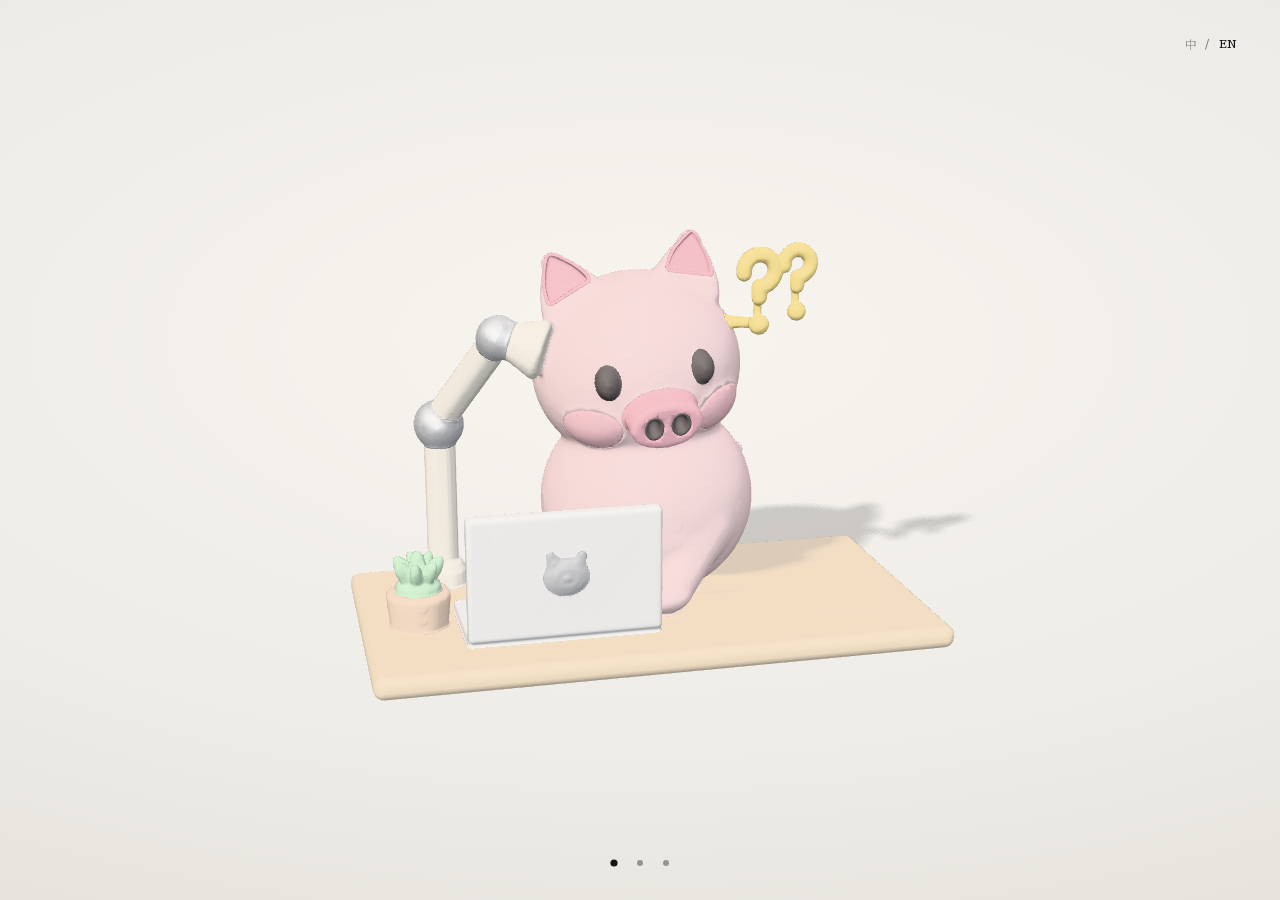
==== ar/index.html @ cd8a1e75 "add sky/ar/coop pages; jelly: gravity sensor (jelly-gift-site@0d04b55, v02-extras)" ====
<!doctype html>
<html lang="en">
<head>
<meta charset="utf-8" />
<meta name="viewport" content="width=device-width, initial-scale=1, viewport-fit=cover, maximum-scale=1, user-scalable=no" />
<meta name="theme-color" content="#eeece8" />
<meta name="format-detection" content="telephone=no" />
<meta name="gift-stage" content="ar" />
<meta name="gift-title" content="ar.meta.title" />
<title>On your table</title>
<link rel="icon" href="data:image/svg+xml,%3Csvg xmlns='http://www.w3.org/2000/svg' viewBox='0 0 32 32'%3E%3Ccircle cx='16' cy='16' r='11' fill='%23111'/%3E%3C/svg%3E" />
  <script type="module" crossorigin src="../assets/ar-znah3STK.js"></script>
  <link rel="modulepreload" crossorigin href="../assets/transition-CJEgHYP4.js">
  <link rel="modulepreload" crossorigin href="../assets/three.module-CulmV9-i.js">
  <link rel="modulepreload" crossorigin href="../assets/meshopt_decoder.module-DjgFxbng.js">
  <link rel="modulepreload" crossorigin href="../assets/chrome-PZeFgide.js">
  <link rel="modulepreload" crossorigin href="../assets/ar-BdIIF_fL.js">
  <link rel="modulepreload" crossorigin href="../assets/preload-helper-CRzLMJPS.js">
  <link rel="stylesheet" crossorigin href="../assets/chrome-BS1h43F_.css">
  <link rel="stylesheet" crossorigin href="../assets/ar-BT9aO_Ee.css">
</head>
<body>
<main id="ar" aria-live="off"></main>
</body>
</html>
---- assets/chrome-BS1h43F_.css ----
@font-face{font-family:Source Serif;src:url(./SourceSerif4-sub-D5Wb3ic4.woff2)format("woff2");font-weight:200 900;font-style:normal;font-display:swap}@font-face{font-family:Source Serif;src:url(./SourceSerif4-Italic-sub-CfRXuZZD.woff2)format("woff2");font-weight:200 900;font-style:italic;font-display:swap}@font-face{font-family:Noto Serif SC Sub;src:url(./NotoSerifSC-sub-DoQ7dVGp.woff2)format("woff2");font-weight:200 900;font-display:swap}@font-face{font-family:Playfair;src:url(./PlayfairDisplay-sub-D0XLzZ42.woff2)format("woff2");font-weight:400 900;font-style:normal;font-display:swap}@font-face{font-family:Playfair;src:url(./PlayfairDisplay-Italic-sub-CRZiZZMe.woff2)format("woff2");font-weight:400 900;font-style:italic;font-display:swap}:root{--ink:#141414;--ink-2:#141414a3;--ink-3:#14141466;--hair:#14141433;--paper:#eeece8;--serif:"Source Serif", "Noto Serif SC Sub", "Songti SC", "STSong", "Noto Serif CJK SC", Georgia, serif;--display:"Playfair", "Noto Serif SC Sub", "Songti SC", serif;--pad:clamp(18px, 3.2vw, 44px);--ease:cubic-bezier(.22,.7,.18,1);--sat:env(safe-area-inset-top,0px);--sab:env(safe-area-inset-bottom,0px);--sal:env(safe-area-inset-left,0px);--sar:env(safe-area-inset-right,0px);--cream:#fff4e4;--pink:#f9c6cf;--pink-2:#ee8fa6;--rose:#f08aa4;--soft-black:#2e2a2b;--cover:#9cc8ee;--butter:#ffd45c;--leaf:#8fcb9b;--lavender:#e4dcf5}[data-theme=dark]{--ink:#f2efe9;--ink-2:#f2efe9a8;--ink-3:#f2efe966;--hair:#f2efe938;--paper:#0b0b0c}*{box-sizing:border-box}html,body{background:var(--paper);height:100%;color:var(--ink);font-family:var(--serif);-webkit-font-smoothing:antialiased;overscroll-behavior:none;touch-action:none;-webkit-user-select:none;user-select:none;-webkit-tap-highlight-color:transparent;margin:0;overflow:hidden}html[lang=zh-CN]{letter-spacing:.02em}button{font:inherit;color:inherit;cursor:pointer;background:0 0;border:0;padding:0}.gift-chrome{z-index:50;top:calc(var(--pad) * .7 + var(--sat));right:calc(var(--pad) + var(--sar));letter-spacing:.14em;text-transform:uppercase;color:var(--ink-2);align-items:center;gap:12px;font-size:12px;display:flex;position:fixed}.gift-chrome button{transition:color .3s var(--ease);padding:6px 2px}.gift-chrome button:hover,.gift-chrome [aria-pressed=true]{color:var(--ink)}.gc-lang{align-items:center;gap:6px;display:flex}.gc-lang [aria-pressed=false]{color:var(--ink-3)}.gc-sep{background:var(--hair);width:1px;height:12px}.gift-card{z-index:40;text-align:center;padding:var(--pad);background:color-mix(in srgb, var(--paper) 72%, transparent);-webkit-backdrop-filter:blur(6px);transition:opacity .6s var(--ease);flex-direction:column;justify-content:center;align-items:center;gap:14px;display:flex;position:fixed;top:0;bottom:0;left:0;right:0}.gift-card.out{opacity:0;pointer-events:none}.gk-kicker{letter-spacing:.22em;text-transform:uppercase;color:var(--ink-2);margin:0;font-size:12px}.gk-title{font-family:var(--display);margin:0;font-size:clamp(34px,7vw,72px);font-style:italic;font-weight:400;line-height:1.05}html[lang=zh-CN] .gk-title{font-style:normal;font-family:var(--serif);letter-spacing:.08em;font-weight:500}.gk-sub{color:var(--ink-2);text-wrap:balance;max-width:34em;margin:0;font-size:15px}.gk-go{letter-spacing:.2em;text-transform:uppercase;color:var(--ink-3);animation:gk-pulse 2.4s var(--ease) infinite;margin:18px 0 0;font-size:12px}@keyframes gk-pulse{50%{opacity:.35}}.gift-iris{z-index:100;pointer-events:none;position:fixed;top:0;bottom:0;left:0;right:0}.pixel-host{place-items:center;display:grid;position:fixed;top:0;bottom:0;left:0;right:0;overflow:hidden}.pixel-host canvas{image-rendering:pixelated;image-rendering:crisp-edges;display:block}.touchpad{z-index:30;padding:0 calc(18px + var(--sar)) calc(18px + var(--sab)) calc(18px + var(--sal));pointer-events:none;justify-content:space-between;align-items:flex-end;display:none;position:fixed;bottom:0;left:0;right:0}@media (pointer:coarse){.touchpad{display:flex}}.touchpad .tp-group{pointer-events:auto;gap:14px;display:flex}.touchpad button{color:#fff;-webkit-backdrop-filter:blur(4px);touch-action:none;background:#14141429;border:1px solid #ffffffbf;border-radius:50%;place-items:center;width:68px;height:68px;transition:transform 80ms,background 80ms;display:grid}.touchpad button.on{background:#14141452;transform:scale(.92)}.touchpad button svg{width:26px;height:26px}.touchpad .tp-a{width:80px;height:80px}.touchpad button[hidden]{display:none}
---- assets/ar-BT9aO_Ee.css ----
html,body{background:radial-gradient(120% 80% at 50% 38%,#f8f4ee 0%,#eeece8 58%,#e4e0d9 100%)}body.ar-live{background:0 0}#ar canvas{touch-action:none;cursor:grab;transition:opacity .52s cubic-bezier(.16,1,.3,1);display:block;position:fixed;top:0;bottom:0;left:0;right:0}.ar-ui{left:0;right:0;bottom:calc(26px + var(--sab));pointer-events:none;flex-direction:column;align-items:center;gap:18px;display:flex;position:fixed}.ar-ui>*{pointer-events:auto}.ar-btn{width:60px;height:60px;color:var(--ink);border:1px solid var(--hair);-webkit-backdrop-filter:blur(8px);transition:transform .25s var(--ease);background:#fffbf5b8;border-radius:50%;place-items:center;display:grid;box-shadow:0 6px 24px #3c281e14}.ar-btn:active{transform:scale(.94)}.ar-btn svg{width:26px;height:26px}.ar-btn[hidden]{display:none}.ar-dots{gap:4px;display:flex}.ar-dots button{place-items:center;width:22px;height:22px;display:grid}.ar-dots button:before{content:"";background:var(--ink-3);width:6px;height:6px;transition:background .3s var(--ease), transform .3s var(--ease);border-radius:50%}.ar-dots button[aria-current=true]:before{background:var(--ink);transform:scale(1.2)}.ar-overlay{pointer-events:none;position:fixed;top:0;bottom:0;left:0;right:0}.ar-overlay[hidden]{display:none}.ar-exit{pointer-events:auto;right:calc(20px + var(--sar));top:calc(20px + var(--sat));color:#fff;background:#14141459;border:1px solid #fff9;border-radius:50%;place-items:center;width:44px;height:44px;display:grid;position:absolute}.ar-exit svg{width:18px;height:18px}body.ar-live .ar-btn,body.ar-live .ar-dots,body.ar-live .gift-chrome{visibility:hidden}.ar-btn{position:relative}.ar-btn:after{content:"";border:1px solid var(--ink-3);opacity:0;pointer-events:none;border-radius:50%;position:absolute;top:-1px;bottom:-1px;left:-1px;right:-1px}.ar-btn.ping:after{animation:.7s cubic-bezier(.16,1,.3,1) ar-ping}@keyframes ar-ping{0%{opacity:.9;transform:scale(1)}to{opacity:0;transform:scale(1.55)}}.ar-ui{animation:.9s cubic-bezier(.16,1,.3,1) .3s both ar-in}@keyframes ar-in{0%{opacity:0}}@media (prefers-reduced-motion:reduce){#ar canvas{transition:none}.ar-btn.ping:after,.ar-ui{animation:none}}
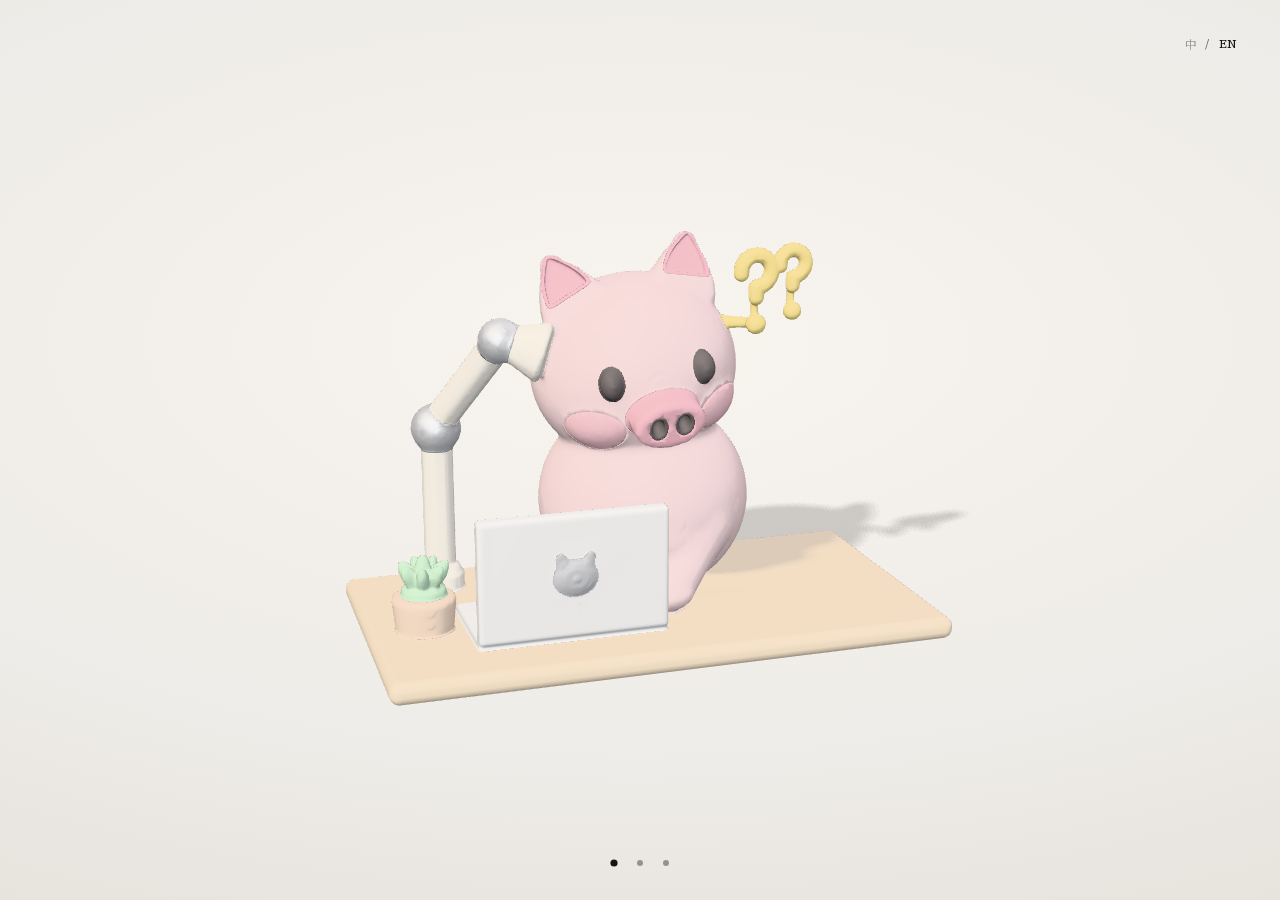
==== commit 8e2b37f6: "Deploy built site (jelly-gift-site@147e03b)" ====
--- a/ar/index.html
+++ b/ar/index.html
@@ -9,15 +9,16 @@
 <meta name="gift-title" content="ar.meta.title" />
 <title>On your table</title>
 <link rel="icon" href="data:image/svg+xml,%3Csvg xmlns='http://www.w3.org/2000/svg' viewBox='0 0 32 32'%3E%3Ccircle cx='16' cy='16' r='11' fill='%23111'/%3E%3C/svg%3E" />
-  <script type="module" crossorigin src="../assets/ar-znah3STK.js"></script>
-  <link rel="modulepreload" crossorigin href="../assets/transition-CJEgHYP4.js">
+  <script type="module" crossorigin src="../assets/ar-JadUNb_u.js"></script>
+  <link rel="modulepreload" crossorigin href="../assets/transition-BwELx22c.js">
   <link rel="modulepreload" crossorigin href="../assets/three.module-CulmV9-i.js">
   <link rel="modulepreload" crossorigin href="../assets/meshopt_decoder.module-DjgFxbng.js">
-  <link rel="modulepreload" crossorigin href="../assets/chrome-PZeFgide.js">
-  <link rel="modulepreload" crossorigin href="../assets/ar-BdIIF_fL.js">
+  <link rel="modulepreload" crossorigin href="../assets/chrome-BgxbDyjP.js">
+  <link rel="modulepreload" crossorigin href="../assets/flow-DsOXTM7T.js">
+  <link rel="modulepreload" crossorigin href="../assets/ar-DIgnhC4a.js">
   <link rel="modulepreload" crossorigin href="../assets/preload-helper-CRzLMJPS.js">
   <link rel="stylesheet" crossorigin href="../assets/chrome-BS1h43F_.css">
-  <link rel="stylesheet" crossorigin href="../assets/ar-BT9aO_Ee.css">
+  <link rel="stylesheet" crossorigin href="../assets/ar-Cc9Oy8He.css">
 </head>
 <body>
 <main id="ar" aria-live="off"></main>
--- a/assets/ar-Cc9Oy8He.css
+++ b/assets/ar-Cc9Oy8He.css
@@ -0,0 +1 @@
+html,body{background:radial-gradient(120% 80% at 50% 38%,#f8f4ee 0%,#eeece8 58%,#e4e0d9 100%)}body.ar-live{background:0 0}#ar canvas{touch-action:none;cursor:grab;transition:opacity .52s cubic-bezier(.16,1,.3,1);display:block;position:fixed;top:0;bottom:0;left:0;right:0}.ar-ui{left:0;right:0;bottom:calc(26px + var(--sab));pointer-events:none;flex-direction:column;align-items:center;gap:18px;display:flex;position:fixed}.ar-ui>*{pointer-events:auto}.ar-btn{width:60px;height:60px;color:var(--ink);border:1px solid var(--hair);-webkit-backdrop-filter:blur(8px);transition:transform .25s var(--ease);background:#fffbf5b8;border-radius:50%;place-items:center;display:grid;box-shadow:0 6px 24px #3c281e14}.ar-btn:active{transform:scale(.94)}.ar-btn svg{width:26px;height:26px}.ar-btn[hidden]{display:none}.ar-dots{gap:4px;display:flex}.ar-dots button{place-items:center;width:22px;height:22px;display:grid}.ar-dots button:before{content:"";background:var(--ink-3);width:6px;height:6px;transition:background .3s var(--ease), transform .3s var(--ease);border-radius:50%}.ar-dots button[aria-current=true]:before{background:var(--ink);transform:scale(1.2)}.ar-overlay{pointer-events:none;position:fixed;top:0;bottom:0;left:0;right:0}.ar-overlay[hidden]{display:none}.ar-exit{pointer-events:auto;right:calc(20px + var(--sar));top:calc(20px + var(--sat));color:#fff;background:#14141459;border:1px solid #fff9;border-radius:50%;place-items:center;width:44px;height:44px;display:grid;position:absolute}.ar-exit svg{width:18px;height:18px}body.ar-live .ar-btn,body.ar-live .ar-dots,body.ar-live .gift-chrome{visibility:hidden}.ar-btn{position:relative}.ar-btn:after{content:"";border:1px solid var(--ink-3);opacity:0;pointer-events:none;border-radius:50%;position:absolute;top:-1px;bottom:-1px;left:-1px;right:-1px}.ar-btn.ping:after{animation:.7s cubic-bezier(.16,1,.3,1) ar-ping}@keyframes ar-ping{0%{opacity:.9;transform:scale(1)}to{opacity:0;transform:scale(1.55)}}.ar-ui{animation:.9s cubic-bezier(.16,1,.3,1) .3s both ar-in}@keyframes ar-in{0%{opacity:0}}@media (prefers-reduced-motion:reduce){#ar canvas{transition:none}.ar-btn.ping:after,.ar-ui{animation:none}}.ar-back{z-index:20;left:calc(var(--pad) + var(--sal) - 10px);top:calc(var(--pad) * .7 + var(--sat) - 6px);width:44px;height:44px;color:var(--ink-2);place-items:center;animation:.9s cubic-bezier(.16,1,.3,1) .5s both ar-in;display:grid;position:fixed}.ar-back svg{width:22px;height:22px}
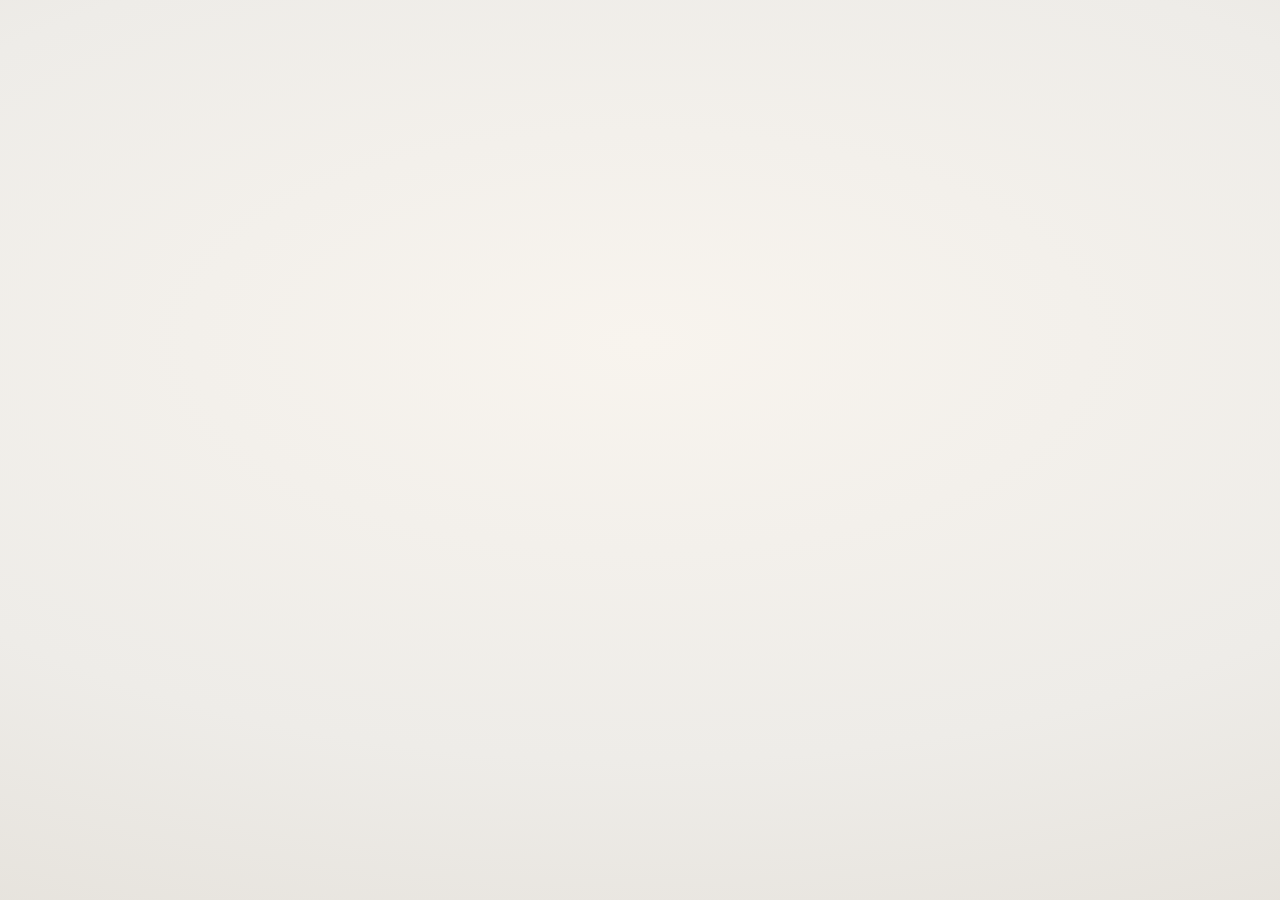
==== commit 5307194a: "Deploy built site (jelly-gift-site@6d7a0de)" ====
--- a/ar/index.html
+++ b/ar/index.html
@@ -9,15 +9,16 @@
 <meta name="gift-title" content="ar.meta.title" />
 <title>On your table</title>
 <link rel="icon" href="data:image/svg+xml,%3Csvg xmlns='http://www.w3.org/2000/svg' viewBox='0 0 32 32'%3E%3Ccircle cx='16' cy='16' r='11' fill='%23111'/%3E%3C/svg%3E" />
-  <script type="module" crossorigin src="../assets/ar-JadUNb_u.js"></script>
-  <link rel="modulepreload" crossorigin href="../assets/transition-BwELx22c.js">
+  <script type="module" crossorigin src="../assets/ar-BbyGYVKk.js"></script>
+  <link rel="modulepreload" crossorigin href="../assets/modulepreload-polyfill-P2Xu9kJm.js">
   <link rel="modulepreload" crossorigin href="../assets/three.module-CulmV9-i.js">
   <link rel="modulepreload" crossorigin href="../assets/meshopt_decoder.module-DjgFxbng.js">
-  <link rel="modulepreload" crossorigin href="../assets/chrome-BgxbDyjP.js">
-  <link rel="modulepreload" crossorigin href="../assets/flow-DsOXTM7T.js">
-  <link rel="modulepreload" crossorigin href="../assets/ar-DIgnhC4a.js">
+  <link rel="modulepreload" crossorigin href="../assets/chrome-DRulWcCb.js">
+  <link rel="modulepreload" crossorigin href="../assets/transition-9FRqa5-2.js">
+  <link rel="modulepreload" crossorigin href="../assets/flow-DhZt6dFV.js">
+  <link rel="modulepreload" crossorigin href="../assets/ar-IdTo3SKF.js">
   <link rel="modulepreload" crossorigin href="../assets/preload-helper-CRzLMJPS.js">
-  <link rel="stylesheet" crossorigin href="../assets/chrome-BS1h43F_.css">
+  <link rel="stylesheet" crossorigin href="../assets/chrome-DMWB2t-G.css">
   <link rel="stylesheet" crossorigin href="../assets/ar-Cc9Oy8He.css">
 </head>
 <body>
--- a/assets/chrome-DMWB2t-G.css
+++ b/assets/chrome-DMWB2t-G.css
@@ -0,0 +1 @@
+@font-face{font-family:Source Serif;src:url(./SourceSerif4-sub-D5Wb3ic4.woff2)format("woff2");font-weight:200 900;font-style:normal;font-display:swap}@font-face{font-family:Source Serif;src:url(./SourceSerif4-Italic-sub-CfRXuZZD.woff2)format("woff2");font-weight:200 900;font-style:italic;font-display:swap}@font-face{font-family:Noto Serif SC Sub;src:url(./NotoSerifSC-sub-B6z6hsDI.woff2)format("woff2");font-weight:200 900;font-display:swap}@font-face{font-family:Playfair;src:url(./PlayfairDisplay-sub-D0XLzZ42.woff2)format("woff2");font-weight:400 900;font-style:normal;font-display:swap}@font-face{font-family:Playfair;src:url(./PlayfairDisplay-Italic-sub-CRZiZZMe.woff2)format("woff2");font-weight:400 900;font-style:italic;font-display:swap}:root{--ink:#141414;--ink-2:#141414a3;--ink-3:#14141466;--hair:#14141433;--paper:#eeece8;--serif:"Source Serif", "Noto Serif SC Sub", "Songti SC", "STSong", "Noto Serif CJK SC", Georgia, serif;--display:"Playfair", "Noto Serif SC Sub", "Songti SC", serif;--pad:clamp(18px, 3.2vw, 44px);--ease:cubic-bezier(.22,.7,.18,1);--sat:env(safe-area-inset-top,0px);--sab:env(safe-area-inset-bottom,0px);--sal:env(safe-area-inset-left,0px);--sar:env(safe-area-inset-right,0px);--cream:#fff4e4;--pink:#f9c6cf;--pink-2:#ee8fa6;--rose:#f08aa4;--soft-black:#2e2a2b;--cover:#9cc8ee;--butter:#ffd45c;--leaf:#8fcb9b;--lavender:#e4dcf5}[data-theme=dark]{--ink:#f2efe9;--ink-2:#f2efe9a8;--ink-3:#f2efe966;--hair:#f2efe938;--paper:#0b0b0c}*{box-sizing:border-box}html,body{background:var(--paper);height:100%;color:var(--ink);font-family:var(--serif);-webkit-font-smoothing:antialiased;overscroll-behavior:none;touch-action:none;-webkit-user-select:none;user-select:none;-webkit-tap-highlight-color:transparent;margin:0;overflow:hidden}html[lang=zh-CN]{letter-spacing:.02em}button{font:inherit;color:inherit;cursor:pointer;background:0 0;border:0;padding:0}.gift-chrome{z-index:50;top:calc(var(--pad) * .7 + var(--sat));right:calc(var(--pad) + var(--sar));letter-spacing:.14em;text-transform:uppercase;color:var(--ink-2);align-items:center;gap:12px;font-size:12px;display:flex;position:fixed}.gift-chrome button{transition:color .3s var(--ease);padding:6px 2px}.gift-chrome button:hover,.gift-chrome [aria-pressed=true]{color:var(--ink)}.gc-lang{align-items:center;gap:6px;display:flex}.gc-lang [aria-pressed=false]{color:var(--ink-3)}.gc-sep{background:var(--hair);width:1px;height:12px}.gift-card{z-index:40;text-align:center;padding:var(--pad);background:color-mix(in srgb, var(--paper) 72%, transparent);-webkit-backdrop-filter:blur(6px);transition:opacity .6s var(--ease);flex-direction:column;justify-content:center;align-items:center;gap:14px;display:flex;position:fixed;top:0;bottom:0;left:0;right:0}.gift-card.out{opacity:0;pointer-events:none}.gk-kicker{letter-spacing:.22em;text-transform:uppercase;color:var(--ink-2);margin:0;font-size:12px}.gk-title{font-family:var(--display);margin:0;font-size:clamp(34px,7vw,72px);font-style:italic;font-weight:400;line-height:1.05}html[lang=zh-CN] .gk-title{font-style:normal;font-family:var(--serif);letter-spacing:.08em;font-weight:500}.gk-sub{color:var(--ink-2);text-wrap:balance;max-width:34em;margin:0;font-size:15px}.gk-go{letter-spacing:.2em;text-transform:uppercase;color:var(--ink-3);animation:gk-pulse 2.4s var(--ease) infinite;margin:18px 0 0;font-size:12px}@keyframes gk-pulse{50%{opacity:.35}}.gift-iris{z-index:100;pointer-events:none;position:fixed;top:0;bottom:0;left:0;right:0}.pixel-host{place-items:center;display:grid;position:fixed;top:0;bottom:0;left:0;right:0;overflow:hidden}.pixel-host canvas{image-rendering:pixelated;image-rendering:crisp-edges;display:block}.touchpad{z-index:30;padding:0 calc(18px + var(--sar)) calc(18px + var(--sab)) calc(18px + var(--sal));pointer-events:none;justify-content:space-between;align-items:flex-end;display:none;position:fixed;bottom:0;left:0;right:0}@media (pointer:coarse){.touchpad{display:flex}}.touchpad .tp-group{pointer-events:auto;gap:14px;display:flex}.touchpad button{color:#fff;-webkit-backdrop-filter:blur(4px);touch-action:none;background:#14141429;border:1px solid #ffffffbf;border-radius:50%;place-items:center;width:68px;height:68px;transition:transform 80ms,background 80ms;display:grid}.touchpad button.on{background:#14141452;transform:scale(.92)}.touchpad button svg{width:26px;height:26px}.touchpad .tp-a{width:80px;height:80px}.touchpad button[hidden]{display:none}
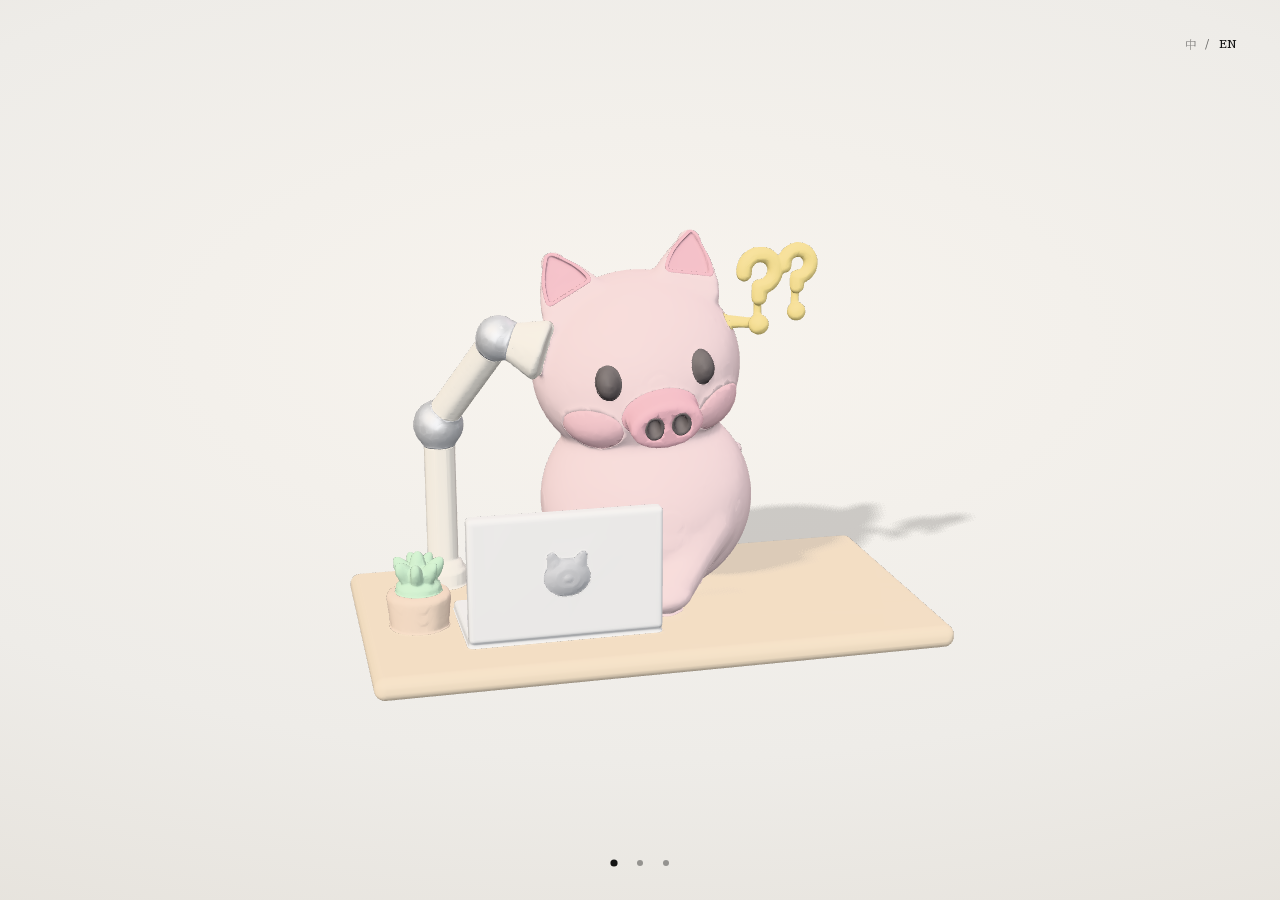
==== commit 514c0b5f: "Deploy built site (jelly-gift-site@4b7c368)" ====
--- a/ar/index.html
+++ b/ar/index.html
@@ -9,19 +9,46 @@
 <meta name="gift-title" content="ar.meta.title" />
 <title>On your table</title>
 <link rel="icon" href="data:image/svg+xml,%3Csvg xmlns='http://www.w3.org/2000/svg' viewBox='0 0 32 32'%3E%3Ccircle cx='16' cy='16' r='11' fill='%23111'/%3E%3C/svg%3E" />
-  <script type="module" crossorigin src="../assets/ar-BbyGYVKk.js"></script>
-  <link rel="modulepreload" crossorigin href="../assets/modulepreload-polyfill-P2Xu9kJm.js">
+  <script type="module" crossorigin src="../assets/ar-DtPXf_NO.js"></script>
+  <link rel="modulepreload" crossorigin href="../assets/curtain-hUX7PcUW.js">
   <link rel="modulepreload" crossorigin href="../assets/three.module-CulmV9-i.js">
   <link rel="modulepreload" crossorigin href="../assets/meshopt_decoder.module-DjgFxbng.js">
   <link rel="modulepreload" crossorigin href="../assets/chrome-DRulWcCb.js">
-  <link rel="modulepreload" crossorigin href="../assets/transition-9FRqa5-2.js">
-  <link rel="modulepreload" crossorigin href="../assets/flow-DhZt6dFV.js">
-  <link rel="modulepreload" crossorigin href="../assets/ar-IdTo3SKF.js">
+  <link rel="modulepreload" crossorigin href="../assets/transition-CMuJ5abx.js">
+  <link rel="modulepreload" crossorigin href="../assets/flow-DBacKOvu.js">
+  <link rel="modulepreload" crossorigin href="../assets/ar-DDYdljXo.js">
   <link rel="modulepreload" crossorigin href="../assets/preload-helper-CRzLMJPS.js">
   <link rel="stylesheet" crossorigin href="../assets/chrome-DMWB2t-G.css">
   <link rel="stylesheet" crossorigin href="../assets/ar-Cc9Oy8He.css">
 </head>
-<body>
+<body><div id="gift-curtain" aria-hidden="true"><style>#gift-curtain{position:fixed;inset:0;z-index:120;display:flex;flex-direction:column;align-items:center;justify-content:center;gap:14px;background:var(--gcc-bg,#eeece8);color:var(--gcc-ink,#141414);font:13px/1.4 'Source Serif','Noto Serif SC Sub','Songti SC','STSong',Georgia,serif;letter-spacing:.14em;opacity:1;transition:opacity .42s cubic-bezier(.65,0,.35,1);-webkit-user-select:none;user-select:none;touch-action:none}#gift-curtain.gcc-out{opacity:0;pointer-events:none}#gift-curtain.gcc-gone{display:none}#gift-curtain .gcc-stage{position:relative;width:64px;height:66px}#gift-curtain .gcc-pig{position:absolute;left:0;bottom:8px;image-rendering:pixelated;transform-origin:50% 100%;animation:gcc-hop .84s steps(1,end) infinite}#gift-curtain .gcc-sh{position:absolute;left:14px;bottom:2px;width:36px;height:5px;background:currentColor;opacity:.16;animation:gcc-sh .84s steps(1,end) infinite}@keyframes gcc-hop{0%{transform:translateY(0) scale(1.14,.86)}12%{transform:translateY(-6px) scale(.94,1.08)}24%{transform:translateY(-12px) scale(.96,1.05)}36%{transform:translateY(-15px) scale(1,1)}50%{transform:translateY(-15px) scale(1,1)}62%{transform:translateY(-12px)}74%{transform:translateY(-6px) scale(.97,1.04)}88%{transform:translateY(0) scale(1.1,.9)}100%{transform:translateY(0) scale(1.14,.86)}}@keyframes gcc-sh{0%,88%,100%{transform:scaleX(1)}12%,74%{transform:scaleX(.8)}24%,62%{transform:scaleX(.66)}36%,50%{transform:scaleX(.58)}}#gift-curtain .gcc-to{margin:0;opacity:.78;text-transform:lowercase}#gift-curtain .gcc-dots i{display:inline-block;width:4px;height:4px;margin:0 3px;background:currentColor;opacity:.25;animation:gcc-dot 1.2s steps(1,end) infinite}#gift-curtain .gcc-dots i:nth-child(2){animation-delay:.2s}#gift-curtain .gcc-dots i:nth-child(3){animation-delay:.4s}@keyframes gcc-dot{0%,40%{opacity:.85}41%,100%{opacity:.22}}#gift-curtain .gcc-bar{width:120px;height:4px;box-shadow:0 0 0 1px currentColor;opacity:0;transition:opacity .3s}#gift-curtain.gcc-prog .gcc-bar{opacity:.7}#gift-curtain .gcc-bar i{display:block;height:100%;width:0;background:currentColor;transition:width .25s steps(4,end)}#gift-curtain .gcc-msg{display:none;margin:4px 0 0;text-align:center;max-width:80vw;line-height:1.7}#gift-curtain .gcc-acts{display:none;gap:18px}#gift-curtain .gcc-acts a{color:inherit;text-decoration:none;border-bottom:1px solid currentColor;padding:6px 2px;cursor:pointer}#gift-curtain.gcc-slow .gcc-msg,#gift-curtain.gcc-fail .gcc-msg{display:block}#gift-curtain.gcc-slow .gcc-acts,#gift-curtain.gcc-fail .gcc-acts{display:flex}#gift-curtain.gcc-fail .gcc-pig{animation:none;transform:rotate(-8deg)}#gift-curtain.gcc-fail .gcc-sh,#gift-curtain.gcc-fail .gcc-dots,#gift-curtain.gcc-fail .gcc-bar{display:none}#gift-curtain.gcc-solid .gcc-stage,#gift-curtain.gcc-solid .gcc-to,#gift-curtain.gcc-solid .gcc-dots,#gift-curtain.gcc-solid .gcc-bar{opacity:0}@media (prefers-reduced-motion:reduce){#gift-curtain,#gift-curtain *{animation:none!important;transition:none!important}}</style><div class="gcc-stage"><svg class="gcc-pig" viewBox="0 0 16 13" width="64" height="52" shape-rendering="crispEdges" aria-hidden="true"><rect x="2" y="0" width="1" height="1" fill="#2E2A2B"/><rect x="3" y="0" width="1" height="1" fill="#2E2A2B"/><rect x="12" y="0" width="1" height="1" fill="#2E2A2B"/><rect x="13" y="0" width="1" height="1" fill="#2E2A2B"/><rect x="1" y="1" width="1" height="1" fill="#2E2A2B"/><rect x="2" y="1" width="1" height="1" fill="#F9C6CF"/><rect x="3" y="1" width="1" height="1" fill="#F9C6CF"/><rect x="4" y="1" width="1" height="1" fill="#2E2A2B"/><rect x="11" y="1" width="1" height="1" fill="#2E2A2B"/><rect x="12" y="1" width="1" height="1" fill="#F9C6CF"/><rect x="13" y="1" width="1" height="1" fill="#F9C6CF"/><rect x="14" y="1" width="1" height="1" fill="#2E2A2B"/><rect x="1" y="2" width="1" height="1" fill="#2E2A2B"/><rect x="2" y="2" width="1" height="1" fill="#F9C6CF"/><rect x="3" y="2" width="1" height="1" fill="#F9C6CF"/><rect x="4" y="2" width="1" height="1" fill="#F9C6CF"/><rect x="5" y="2" width="1" height="1" fill="#2E2A2B"/><rect x="6" y="2" width="1" height="1" fill="#2E2A2B"/><rect x="7" y="2" width="1" height="1" fill="#2E2A2B"/><rect x="8" y="2" width="1" height="1" fill="#2E2A2B"/><rect x="9" y="2" width="1" height="1" fill="#2E2A2B"/><rect x="10" y="2" width="1" height="1" fill="#2E2A2B"/><rect x="11" y="2" width="1" height="1" fill="#F9C6CF"/><rect x="12" y="2" width="1" height="1" fill="#F9C6CF"/><rect x="13" y="2" width="1" height="1" fill="#F9C6CF"/><rect x="14" y="2" width="1" height="1" fill="#2E2A2B"/><rect x="0" y="3" width="1" height="1" fill="#2E2A2B"/><rect x="1" y="3" width="1" height="1" fill="#F9C6CF"/><rect x="2" y="3" width="1" height="1" fill="#FFFFFF"/><rect x="3" y="3" width="1" height="1" fill="#F9C6CF"/><rect x="4" y="3" width="1" height="1" fill="#F9C6CF"/><rect x="5" y="3" width="1" height="1" fill="#F9C6CF"/><rect x="6" y="3" width="1" height="1" fill="#F9C6CF"/><rect x="7" y="3" width="1" height="1" fill="#F9C6CF"/><rect x="8" y="3" width="1" height="1" fill="#F9C6CF"/><rect x="9" y="3" width="1" height="1" fill="#F9C6CF"/><rect x="10" y="3" width="1" height="1" fill="#F9C6CF"/><rect x="11" y="3" width="1" height="1" fill="#F9C6CF"/><rect x="12" y="3" width="1" height="1" fill="#F9C6CF"/><rect x="13" y="3" width="1" height="1" fill="#F9C6CF"/><rect x="14" y="3" width="1" height="1" fill="#F9C6CF"/><rect x="15" y="3" width="1" height="1" fill="#2E2A2B"/><rect x="0" y="4" width="1" height="1" fill="#2E2A2B"/><rect x="1" y="4" width="1" height="1" fill="#F9C6CF"/><rect x="2" y="4" width="1" height="1" fill="#F9C6CF"/><rect x="3" y="4" width="1" height="1" fill="#F9C6CF"/><rect x="4" y="4" width="1" height="1" fill="#F9C6CF"/><rect x="5" y="4" width="1" height="1" fill="#F9C6CF"/><rect x="6" y="4" width="1" height="1" fill="#F9C6CF"/><rect x="7" y="4" width="1" height="1" fill="#F9C6CF"/><rect x="8" y="4" width="1" height="1" fill="#F9C6CF"/><rect x="9" y="4" width="1" height="1" fill="#F9C6CF"/><rect x="10" y="4" width="1" height="1" fill="#F9C6CF"/><rect x="11" y="4" width="1" height="1" fill="#F9C6CF"/><rect x="12" y="4" width="1" height="1" fill="#F9C6CF"/><rect x="13" y="4" width="1" height="1" fill="#F9C6CF"/><rect x="14" y="4" width="1" height="1" fill="#F9C6CF"/><rect x="15" y="4" width="1" height="1" fill="#2E2A2B"/><rect x="0" y="5" width="1" height="1" fill="#2E2A2B"/><rect x="1" y="5" width="1" height="1" fill="#F9C6CF"/><rect x="2" y="5" width="1" height="1" fill="#F9C6CF"/><rect x="3" y="5" width="1" height="1" fill="#2E2A2B"/><rect x="4" y="5" width="1" height="1" fill="#F9C6CF"/><rect x="5" y="5" width="1" height="1" fill="#F9C6CF"/><rect x="6" y="5" width="1" height="1" fill="#F9C6CF"/><rect x="7" y="5" width="1" height="1" fill="#F9C6CF"/><rect x="8" y="5" width="1" height="1" fill="#F9C6CF"/><rect x="9" y="5" width="1" height="1" fill="#F9C6CF"/><rect x="10" y="5" width="1" height="1" fill="#F9C6CF"/><rect x="11" y="5" width="1" height="1" fill="#F9C6CF"/><rect x="12" y="5" width="1" height="1" fill="#2E2A2B"/><rect x="13" y="5" width="1" height="1" fill="#F9C6CF"/><rect x="14" y="5" width="1" height="1" fill="#F9C6CF"/><rect x="15" y="5" width="1" height="1" fill="#2E2A2B"/><rect x="0" y="6" width="1" height="1" fill="#2E2A2B"/><rect x="1" y="6" width="1" height="1" fill="#F9C6CF"/><rect x="2" y="6" width="1" height="1" fill="#F4A7B9"/><rect x="3" y="6" width="1" height="1" fill="#F4A7B9"/><rect x="4" y="6" width="1" height="1" fill="#F9C6CF"/><rect x="5" y="6" width="1" height="1" fill="#EE8FA6"/><rect x="6" y="6" width="1" height="1" fill="#EE8FA6"/><rect x="7" y="6" width="1" height="1" fill="#EE8FA6"/><rect x="8" y="6" width="1" height="1" fill="#EE8FA6"/><rect x="9" y="6" width="1" height="1" fill="#EE8FA6"/><rect x="10" y="6" width="1" height="1" fill="#EE8FA6"/><rect x="11" y="6" width="1" height="1" fill="#F9C6CF"/><rect x="12" y="6" width="1" height="1" fill="#F4A7B9"/><rect x="13" y="6" width="1" height="1" fill="#F4A7B9"/><rect x="14" y="6" width="1" height="1" fill="#F9C6CF"/><rect x="15" y="6" width="1" height="1" fill="#2E2A2B"/><rect x="0" y="7" width="1" height="1" fill="#2E2A2B"/><rect x="1" y="7" width="1" height="1" fill="#F9C6CF"/><rect x="2" y="7" width="1" height="1" fill="#F9C6CF"/><rect x="3" y="7" width="1" height="1" fill="#F9C6CF"/><rect x="4" y="7" width="1" height="1" fill="#F9C6CF"/><rect x="5" y="7" width="1" height="1" fill="#EE8FA6"/><rect x="6" y="7" width="1" height="1" fill="#B85A72"/><rect x="7" y="7" width="1" height="1" fill="#EE8FA6"/><rect x="8" y="7" width="1" height="1" fill="#EE8FA6"/><rect x="9" y="7" width="1" height="1" fill="#B85A72"/><rect x="10" y="7" width="1" height="1" fill="#EE8FA6"/><rect x="11" y="7" width="1" height="1" fill="#F9C6CF"/><rect x="12" y="7" width="1" height="1" fill="#F9C6CF"/><rect x="13" y="7" width="1" height="1" fill="#F9C6CF"/><rect x="14" y="7" width="1" height="1" fill="#F9C6CF"/><rect x="15" y="7" width="1" height="1" fill="#2E2A2B"/><rect x="0" y="8" width="1" height="1" fill="#2E2A2B"/><rect x="1" y="8" width="1" height="1" fill="#F9C6CF"/><rect x="2" y="8" width="1" height="1" fill="#F9C6CF"/><rect x="3" y="8" width="1" height="1" fill="#F9C6CF"/><rect x="4" y="8" width="1" height="1" fill="#F9C6CF"/><rect x="5" y="8" width="1" height="1" fill="#EE8FA6"/><rect x="6" y="8" width="1" height="1" fill="#EE8FA6"/><rect x="7" y="8" width="1" height="1" fill="#EE8FA6"/><rect x="8" y="8" width="1" height="1" fill="#EE8FA6"/><rect x="9" y="8" width="1" height="1" fill="#EE8FA6"/><rect x="10" y="8" width="1" height="1" fill="#EE8FA6"/><rect x="11" y="8" width="1" height="1" fill="#F9C6CF"/><rect x="12" y="8" width="1" height="1" fill="#F9C6CF"/><rect x="13" y="8" width="1" height="1" fill="#F9C6CF"/><rect x="14" y="8" width="1" height="1" fill="#F9C6CF"/><rect x="15" y="8" width="1" height="1" fill="#2E2A2B"/><rect x="1" y="9" width="1" height="1" fill="#2E2A2B"/><rect x="2" y="9" width="1" height="1" fill="#F9C6CF"/><rect x="3" y="9" width="1" height="1" fill="#F9C6CF"/><rect x="4" y="9" width="1" height="1" fill="#F9C6CF"/><rect x="5" y="9" width="1" height="1" fill="#F9C6CF"/><rect x="6" y="9" width="1" height="1" fill="#F9C6CF"/><rect x="7" y="9" width="1" height="1" fill="#F9C6CF"/><rect x="8" y="9" width="1" height="1" fill="#F9C6CF"/><rect x="9" y="9" width="1" height="1" fill="#F9C6CF"/><rect x="10" y="9" width="1" height="1" fill="#F9C6CF"/><rect x="11" y="9" width="1" height="1" fill="#F9C6CF"/><rect x="12" y="9" width="1" height="1" fill="#F9C6CF"/><rect x="13" y="9" width="1" height="1" fill="#F9C6CF"/><rect x="14" y="9" width="1" height="1" fill="#2E2A2B"/><rect x="2" y="10" width="1" height="1" fill="#2E2A2B"/><rect x="3" y="10" width="1" height="1" fill="#2E2A2B"/><rect x="4" y="10" width="1" height="1" fill="#2E2A2B"/><rect x="5" y="10" width="1" height="1" fill="#F9C6CF"/><rect x="6" y="10" width="1" height="1" fill="#F9C6CF"/><rect x="7" y="10" width="1" height="1" fill="#F9C6CF"/><rect x="8" y="10" width="1" height="1" fill="#F9C6CF"/><rect x="9" y="10" width="1" height="1" fill="#F9C6CF"/><rect x="10" y="10" width="1" height="1" fill="#F9C6CF"/><rect x="11" y="10" width="1" height="1" fill="#2E2A2B"/><rect x="12" y="10" width="1" height="1" fill="#2E2A2B"/><rect x="13" y="10" width="1" height="1" fill="#2E2A2B"/><rect x="3" y="11" width="1" height="1" fill="#2E2A2B"/><rect x="4" y="11" width="1" height="1" fill="#F9C6CF"/><rect x="5" y="11" width="1" height="1" fill="#2E2A2B"/><rect x="10" y="11" width="1" height="1" fill="#2E2A2B"/><rect x="11" y="11" width="1" height="1" fill="#F9C6CF"/><rect x="12" y="11" width="1" height="1" fill="#2E2A2B"/><rect x="3" y="12" width="1" height="1" fill="#2E2A2B"/><rect x="4" y="12" width="1" height="1" fill="#2E2A2B"/><rect x="11" y="12" width="1" height="1" fill="#2E2A2B"/><rect x="12" y="12" width="1" height="1" fill="#2E2A2B"/></svg><i class="gcc-sh"></i></div><p class="gcc-to"></p><div class="gcc-dots"><i></i><i></i><i></i></div><div class="gcc-bar"><i></i></div><p class="gcc-msg"></p><div class="gcc-acts"><a class="gcc-retry" href="#"></a><a class="gcc-skip" href="./"></a></div></div><script>(function(){
+var d=document,c=d.getElementById('gift-curtain');if(!c)return;
+var S={"meadow":["#5EC4FF","草地","the meadow"],"shop":["#f6efe4","小店","the shop"],"night":["#0b0b0c","夜路","the night path"],"jelly":["#cfcdc8","果冻标本","jelly studies"],"sea":["#0d2c3b","海里","the sea"],"sky":["#04060b","长春的天空","the sky"],"coop":["#5EC4FF","一起玩","together"],"ar":["#eeece8","桌上","on the table"]},N={"meadow":"shop/","shop":"night/","night":"jelly/","jelly":"sea/","sea":"sky/","sky":"coop/","coop":"","ar":"shop/"},T={"zh":{"wait":"马上就好","slow":"还在努力加载…","oops":"哎呀，这一页卡住了","retry":"再试一次","skip":"跳到下一站"},"en":{"wait":"one moment","slow":"still loading…","oops":"oops, this page got stuck","retry":"try again","skip":"skip ahead"}};
+var m=d.querySelector('meta[name="gift-stage"]'),st=m?m.content:'meadow',q=new URLSearchParams(location.search);
+var L='en';try{L=q.get('lang')||localStorage.getItem('jelly.lang')||(/^zh/i.test(navigator.language)?'zh':'en')}catch(e){}L=/^zh/i.test(L)?'zh':'en';var t=T[L];
+var col=(S[st]||S.ar)[0],solid=false;
+try{var s=JSON.parse(sessionStorage.getItem('gift.curtain')||'null');if(s&&s.to===st&&Date.now()-s.t<30000){col=s.c;}sessionStorage.removeItem('gift.curtain')}catch(e){}
+function ink(h){var x=parseInt(h.slice(1),16);var r=x>>16&255,g=x>>8&255,b=x&255;return (r*299+g*587+b*114)/1000>150?'#141414':'#f6efe4'}
+function paint(bg,stage){c.style.setProperty('--gcc-bg',bg);c.style.setProperty('--gcc-ink',ink(bg));var l=S[stage]||S[st];c.querySelector('.gcc-to').textContent=(L==='zh'?l[1]:l[2]);}
+paint(col,st);c.setAttribute('lang',L==='zh'?'zh-CN':'en');
+var rel=st==='meadow'?'./':'../',carry=[];['lang','dev','sound'].forEach(function(k){if(q.has(k))carry.push(k+'='+encodeURIComponent(q.get(k)))});
+var nx=c.querySelector('.gcc-skip');nx.href=rel+(N[st]||'')+(carry.length?'?'+carry.join('&'):'');nx.textContent=t.skip;
+var rt=c.querySelector('.gcc-retry');rt.textContent=t.retry;rt.addEventListener('click',function(e){e.preventDefault();location.reload()});
+var msg=c.querySelector('.gcc-msg'),bar=c.querySelector('.gcc-bar i');
+var C=window.__curtain={el:c,stage:st,lang:L,shown:true,held:0,errors:[],
+ progress:function(p){c.classList.add('gcc-prog');bar.style.width=Math.round(Math.max(0,Math.min(1,p))*100)+'%'},
+ reveal:function(ms){if(!C.shown)return;C.shown=false;clearTimeout(slowT);c.classList.remove('gcc-slow','gcc-fail');var f=function(){c.classList.add('gcc-gone')};
+  if(ms===0||matchMedia('(prefers-reduced-motion: reduce)').matches){c.classList.add('gcc-out');f();return}
+  if(ms)c.style.transitionDuration=ms+'ms';c.classList.add('gcc-out');setTimeout(f,(ms||420)+40)},
+ cover:function(bg,stage){C.shown=true;clearTimeout(slowT);c.classList.remove('gcc-gone','gcc-out','gcc-slow','gcc-fail','gcc-prog');c.style.transitionDuration='';paint(bg,stage||st)},
+ fail:function(why){if(why)C.errors.push(String(why));if(!C.shown)return;c.classList.remove('gcc-out','gcc-gone','gcc-slow');c.classList.add('gcc-fail');msg.textContent=t.oops},
+ paint:paint,ink:ink,txt:t};
+var slowT=setTimeout(function(){if(C.shown&&!c.classList.contains('gcc-fail')){c.classList.add('gcc-slow');msg.textContent=t.slow}},20000);
+function err(e){if(!C.shown)return;var tg=e&&e.target;if(tg&&tg!==window&&tg.tagName&&!/^(SCRIPT|LINK)$/.test(tg.tagName))return;
+ C.errors.push(String(e&&(e.message||e.reason&&(e.reason.message||e.reason))||e));setTimeout(function(){if(C.shown)C.fail()},2500)}
+window.addEventListener('error',err,true);window.addEventListener('unhandledrejection',err);
+window.addEventListener('pageshow',function(e){if(!e.persisted)return;C.reveal(0);var v=d.querySelectorAll('.gift-iris,.pink-veil');for(var i=0;i<v.length;i++){v[i].style.transition='opacity .35s';v[i].style.opacity='0'}});
+})();</script>
 <main id="ar" aria-live="off"></main>
 </body>
 </html>
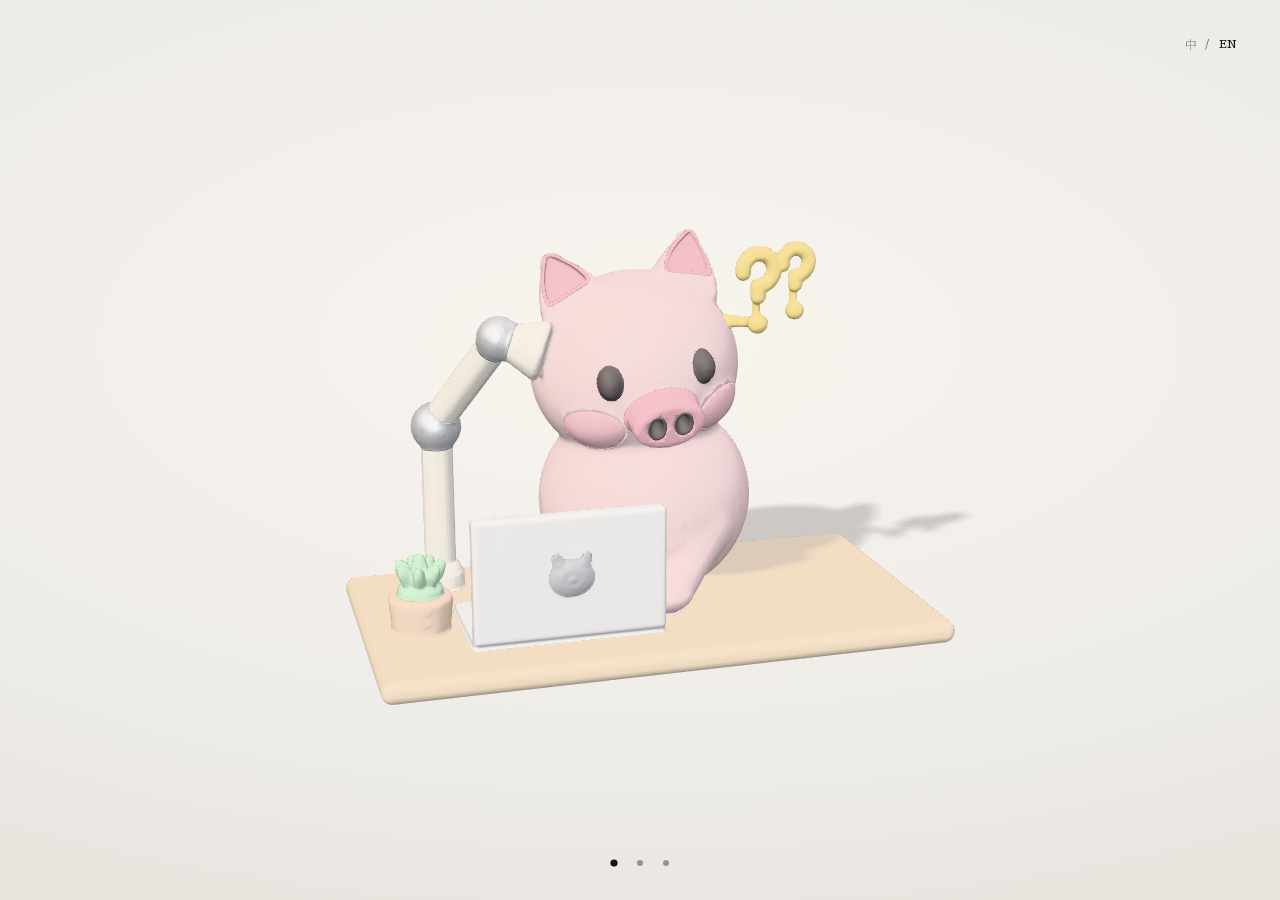
==== commit 8ebed768: "Deploy built site (jelly-gift-site@4350aeb)" ====
--- a/ar/index.html
+++ b/ar/index.html
@@ -9,11 +9,11 @@
 <meta name="gift-title" content="ar.meta.title" />
 <title>On your table</title>
 <link rel="icon" href="data:image/svg+xml,%3Csvg xmlns='http://www.w3.org/2000/svg' viewBox='0 0 32 32'%3E%3Ccircle cx='16' cy='16' r='11' fill='%23111'/%3E%3C/svg%3E" />
-  <script type="module" crossorigin src="../assets/ar-DtPXf_NO.js"></script>
+  <script type="module" crossorigin src="../assets/ar-XfNzvZBN.js"></script>
   <link rel="modulepreload" crossorigin href="../assets/curtain-hUX7PcUW.js">
-  <link rel="modulepreload" crossorigin href="../assets/three.module-CulmV9-i.js">
-  <link rel="modulepreload" crossorigin href="../assets/meshopt_decoder.module-DjgFxbng.js">
-  <link rel="modulepreload" crossorigin href="../assets/chrome-DRulWcCb.js">
+  <link rel="modulepreload" crossorigin href="../assets/three.module-CCoEMoYZ.js">
+  <link rel="modulepreload" crossorigin href="../assets/meshopt_decoder.module-D6RF7rbJ.js">
+  <link rel="modulepreload" crossorigin href="../assets/chrome-DuJ1J2sc.js">
   <link rel="modulepreload" crossorigin href="../assets/transition-CMuJ5abx.js">
   <link rel="modulepreload" crossorigin href="../assets/flow-DBacKOvu.js">
   <link rel="modulepreload" crossorigin href="../assets/ar-DDYdljXo.js">
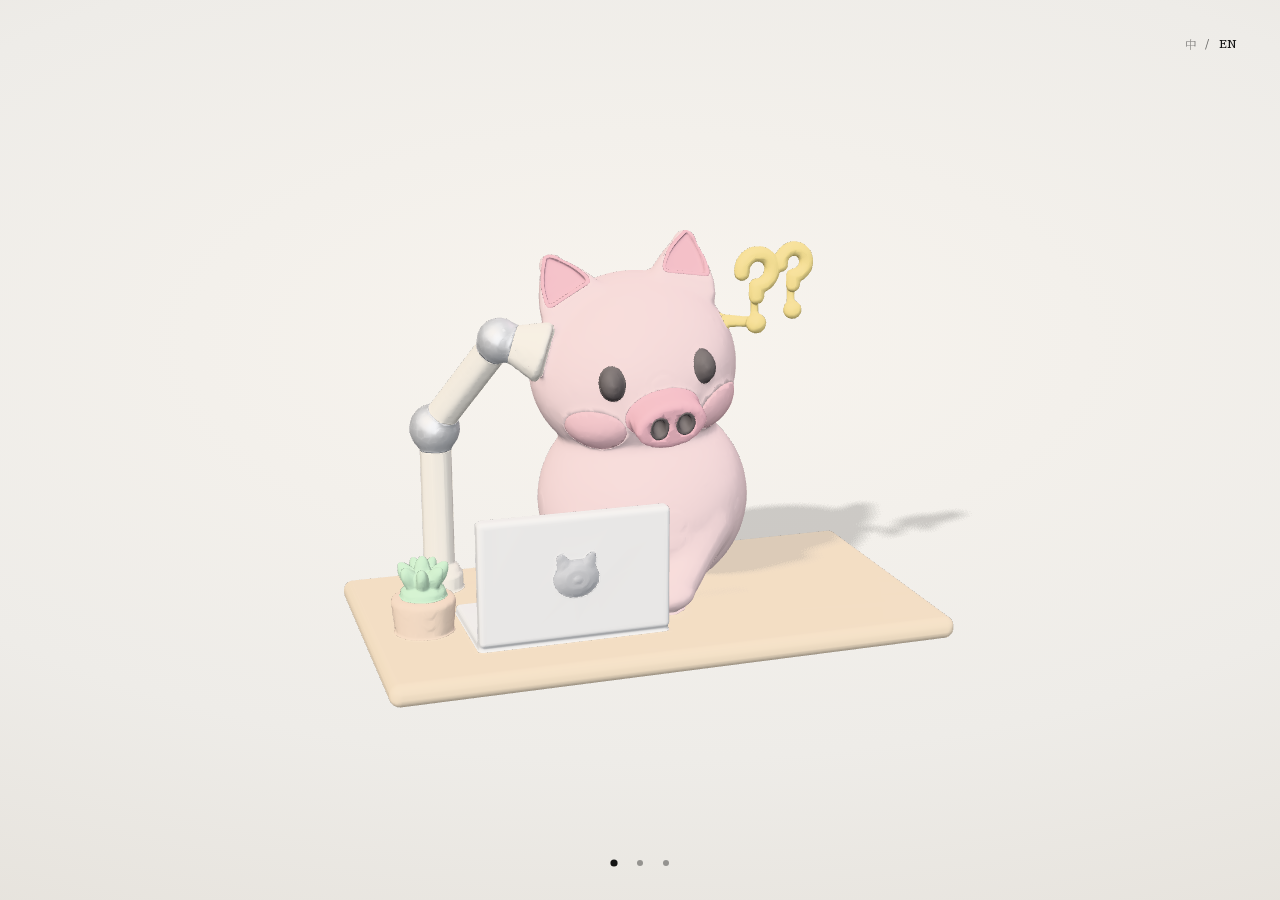
==== commit f44121e6: "Deploy built site (jelly-gift-site@1859ad3)" ====
--- a/ar/index.html
+++ b/ar/index.html
@@ -9,19 +9,19 @@
 <meta name="gift-title" content="ar.meta.title" />
 <title>On your table</title>
 <link rel="icon" href="data:image/svg+xml,%3Csvg xmlns='http://www.w3.org/2000/svg' viewBox='0 0 32 32'%3E%3Ccircle cx='16' cy='16' r='11' fill='%23111'/%3E%3C/svg%3E" />
-  <script type="module" crossorigin src="../assets/ar-XfNzvZBN.js"></script>
-  <link rel="modulepreload" crossorigin href="../assets/curtain-hUX7PcUW.js">
+  <script type="module" crossorigin src="../assets/ar-CrDBkxtQ.js"></script>
+  <link rel="modulepreload" crossorigin href="../assets/audio-ByAXk0WR.js">
   <link rel="modulepreload" crossorigin href="../assets/three.module-CCoEMoYZ.js">
   <link rel="modulepreload" crossorigin href="../assets/meshopt_decoder.module-D6RF7rbJ.js">
-  <link rel="modulepreload" crossorigin href="../assets/chrome-DuJ1J2sc.js">
-  <link rel="modulepreload" crossorigin href="../assets/transition-CMuJ5abx.js">
-  <link rel="modulepreload" crossorigin href="../assets/flow-DBacKOvu.js">
-  <link rel="modulepreload" crossorigin href="../assets/ar-DDYdljXo.js">
+  <link rel="modulepreload" crossorigin href="../assets/chrome-B462S8Vj.js">
+  <link rel="modulepreload" crossorigin href="../assets/transition-CMkWj_S0.js">
+  <link rel="modulepreload" crossorigin href="../assets/flow-D7CabIAu.js">
+  <link rel="modulepreload" crossorigin href="../assets/ar-RY2ilCbm.js">
   <link rel="modulepreload" crossorigin href="../assets/preload-helper-CRzLMJPS.js">
   <link rel="stylesheet" crossorigin href="../assets/chrome-DMWB2t-G.css">
   <link rel="stylesheet" crossorigin href="../assets/ar-Cc9Oy8He.css">
 </head>
-<body><div id="gift-curtain" aria-hidden="true"><style>#gift-curtain{position:fixed;inset:0;z-index:120;display:flex;flex-direction:column;align-items:center;justify-content:center;gap:14px;background:var(--gcc-bg,#eeece8);color:var(--gcc-ink,#141414);font:13px/1.4 'Source Serif','Noto Serif SC Sub','Songti SC','STSong',Georgia,serif;letter-spacing:.14em;opacity:1;transition:opacity .42s cubic-bezier(.65,0,.35,1);-webkit-user-select:none;user-select:none;touch-action:none}#gift-curtain.gcc-out{opacity:0;pointer-events:none}#gift-curtain.gcc-gone{display:none}#gift-curtain .gcc-stage{position:relative;width:64px;height:66px}#gift-curtain .gcc-pig{position:absolute;left:0;bottom:8px;image-rendering:pixelated;transform-origin:50% 100%;animation:gcc-hop .84s steps(1,end) infinite}#gift-curtain .gcc-sh{position:absolute;left:14px;bottom:2px;width:36px;height:5px;background:currentColor;opacity:.16;animation:gcc-sh .84s steps(1,end) infinite}@keyframes gcc-hop{0%{transform:translateY(0) scale(1.14,.86)}12%{transform:translateY(-6px) scale(.94,1.08)}24%{transform:translateY(-12px) scale(.96,1.05)}36%{transform:translateY(-15px) scale(1,1)}50%{transform:translateY(-15px) scale(1,1)}62%{transform:translateY(-12px)}74%{transform:translateY(-6px) scale(.97,1.04)}88%{transform:translateY(0) scale(1.1,.9)}100%{transform:translateY(0) scale(1.14,.86)}}@keyframes gcc-sh{0%,88%,100%{transform:scaleX(1)}12%,74%{transform:scaleX(.8)}24%,62%{transform:scaleX(.66)}36%,50%{transform:scaleX(.58)}}#gift-curtain .gcc-to{margin:0;opacity:.78;text-transform:lowercase}#gift-curtain .gcc-dots i{display:inline-block;width:4px;height:4px;margin:0 3px;background:currentColor;opacity:.25;animation:gcc-dot 1.2s steps(1,end) infinite}#gift-curtain .gcc-dots i:nth-child(2){animation-delay:.2s}#gift-curtain .gcc-dots i:nth-child(3){animation-delay:.4s}@keyframes gcc-dot{0%,40%{opacity:.85}41%,100%{opacity:.22}}#gift-curtain .gcc-bar{width:120px;height:4px;box-shadow:0 0 0 1px currentColor;opacity:0;transition:opacity .3s}#gift-curtain.gcc-prog .gcc-bar{opacity:.7}#gift-curtain .gcc-bar i{display:block;height:100%;width:0;background:currentColor;transition:width .25s steps(4,end)}#gift-curtain .gcc-msg{display:none;margin:4px 0 0;text-align:center;max-width:80vw;line-height:1.7}#gift-curtain .gcc-acts{display:none;gap:18px}#gift-curtain .gcc-acts a{color:inherit;text-decoration:none;border-bottom:1px solid currentColor;padding:6px 2px;cursor:pointer}#gift-curtain.gcc-slow .gcc-msg,#gift-curtain.gcc-fail .gcc-msg{display:block}#gift-curtain.gcc-slow .gcc-acts,#gift-curtain.gcc-fail .gcc-acts{display:flex}#gift-curtain.gcc-fail .gcc-pig{animation:none;transform:rotate(-8deg)}#gift-curtain.gcc-fail .gcc-sh,#gift-curtain.gcc-fail .gcc-dots,#gift-curtain.gcc-fail .gcc-bar{display:none}#gift-curtain.gcc-solid .gcc-stage,#gift-curtain.gcc-solid .gcc-to,#gift-curtain.gcc-solid .gcc-dots,#gift-curtain.gcc-solid .gcc-bar{opacity:0}@media (prefers-reduced-motion:reduce){#gift-curtain,#gift-curtain *{animation:none!important;transition:none!important}}</style><div class="gcc-stage"><svg class="gcc-pig" viewBox="0 0 16 13" width="64" height="52" shape-rendering="crispEdges" aria-hidden="true"><rect x="2" y="0" width="1" height="1" fill="#2E2A2B"/><rect x="3" y="0" width="1" height="1" fill="#2E2A2B"/><rect x="12" y="0" width="1" height="1" fill="#2E2A2B"/><rect x="13" y="0" width="1" height="1" fill="#2E2A2B"/><rect x="1" y="1" width="1" height="1" fill="#2E2A2B"/><rect x="2" y="1" width="1" height="1" fill="#F9C6CF"/><rect x="3" y="1" width="1" height="1" fill="#F9C6CF"/><rect x="4" y="1" width="1" height="1" fill="#2E2A2B"/><rect x="11" y="1" width="1" height="1" fill="#2E2A2B"/><rect x="12" y="1" width="1" height="1" fill="#F9C6CF"/><rect x="13" y="1" width="1" height="1" fill="#F9C6CF"/><rect x="14" y="1" width="1" height="1" fill="#2E2A2B"/><rect x="1" y="2" width="1" height="1" fill="#2E2A2B"/><rect x="2" y="2" width="1" height="1" fill="#F9C6CF"/><rect x="3" y="2" width="1" height="1" fill="#F9C6CF"/><rect x="4" y="2" width="1" height="1" fill="#F9C6CF"/><rect x="5" y="2" width="1" height="1" fill="#2E2A2B"/><rect x="6" y="2" width="1" height="1" fill="#2E2A2B"/><rect x="7" y="2" width="1" height="1" fill="#2E2A2B"/><rect x="8" y="2" width="1" height="1" fill="#2E2A2B"/><rect x="9" y="2" width="1" height="1" fill="#2E2A2B"/><rect x="10" y="2" width="1" height="1" fill="#2E2A2B"/><rect x="11" y="2" width="1" height="1" fill="#F9C6CF"/><rect x="12" y="2" width="1" height="1" fill="#F9C6CF"/><rect x="13" y="2" width="1" height="1" fill="#F9C6CF"/><rect x="14" y="2" width="1" height="1" fill="#2E2A2B"/><rect x="0" y="3" width="1" height="1" fill="#2E2A2B"/><rect x="1" y="3" width="1" height="1" fill="#F9C6CF"/><rect x="2" y="3" width="1" height="1" fill="#FFFFFF"/><rect x="3" y="3" width="1" height="1" fill="#F9C6CF"/><rect x="4" y="3" width="1" height="1" fill="#F9C6CF"/><rect x="5" y="3" width="1" height="1" fill="#F9C6CF"/><rect x="6" y="3" width="1" height="1" fill="#F9C6CF"/><rect x="7" y="3" width="1" height="1" fill="#F9C6CF"/><rect x="8" y="3" width="1" height="1" fill="#F9C6CF"/><rect x="9" y="3" width="1" height="1" fill="#F9C6CF"/><rect x="10" y="3" width="1" height="1" fill="#F9C6CF"/><rect x="11" y="3" width="1" height="1" fill="#F9C6CF"/><rect x="12" y="3" width="1" height="1" fill="#F9C6CF"/><rect x="13" y="3" width="1" height="1" fill="#F9C6CF"/><rect x="14" y="3" width="1" height="1" fill="#F9C6CF"/><rect x="15" y="3" width="1" height="1" fill="#2E2A2B"/><rect x="0" y="4" width="1" height="1" fill="#2E2A2B"/><rect x="1" y="4" width="1" height="1" fill="#F9C6CF"/><rect x="2" y="4" width="1" height="1" fill="#F9C6CF"/><rect x="3" y="4" width="1" height="1" fill="#F9C6CF"/><rect x="4" y="4" width="1" height="1" fill="#F9C6CF"/><rect x="5" y="4" width="1" height="1" fill="#F9C6CF"/><rect x="6" y="4" width="1" height="1" fill="#F9C6CF"/><rect x="7" y="4" width="1" height="1" fill="#F9C6CF"/><rect x="8" y="4" width="1" height="1" fill="#F9C6CF"/><rect x="9" y="4" width="1" height="1" fill="#F9C6CF"/><rect x="10" y="4" width="1" height="1" fill="#F9C6CF"/><rect x="11" y="4" width="1" height="1" fill="#F9C6CF"/><rect x="12" y="4" width="1" height="1" fill="#F9C6CF"/><rect x="13" y="4" width="1" height="1" fill="#F9C6CF"/><rect x="14" y="4" width="1" height="1" fill="#F9C6CF"/><rect x="15" y="4" width="1" height="1" fill="#2E2A2B"/><rect x="0" y="5" width="1" height="1" fill="#2E2A2B"/><rect x="1" y="5" width="1" height="1" fill="#F9C6CF"/><rect x="2" y="5" width="1" height="1" fill="#F9C6CF"/><rect x="3" y="5" width="1" height="1" fill="#2E2A2B"/><rect x="4" y="5" width="1" height="1" fill="#F9C6CF"/><rect x="5" y="5" width="1" height="1" fill="#F9C6CF"/><rect x="6" y="5" width="1" height="1" fill="#F9C6CF"/><rect x="7" y="5" width="1" height="1" fill="#F9C6CF"/><rect x="8" y="5" width="1" height="1" fill="#F9C6CF"/><rect x="9" y="5" width="1" height="1" fill="#F9C6CF"/><rect x="10" y="5" width="1" height="1" fill="#F9C6CF"/><rect x="11" y="5" width="1" height="1" fill="#F9C6CF"/><rect x="12" y="5" width="1" height="1" fill="#2E2A2B"/><rect x="13" y="5" width="1" height="1" fill="#F9C6CF"/><rect x="14" y="5" width="1" height="1" fill="#F9C6CF"/><rect x="15" y="5" width="1" height="1" fill="#2E2A2B"/><rect x="0" y="6" width="1" height="1" fill="#2E2A2B"/><rect x="1" y="6" width="1" height="1" fill="#F9C6CF"/><rect x="2" y="6" width="1" height="1" fill="#F4A7B9"/><rect x="3" y="6" width="1" height="1" fill="#F4A7B9"/><rect x="4" y="6" width="1" height="1" fill="#F9C6CF"/><rect x="5" y="6" width="1" height="1" fill="#EE8FA6"/><rect x="6" y="6" width="1" height="1" fill="#EE8FA6"/><rect x="7" y="6" width="1" height="1" fill="#EE8FA6"/><rect x="8" y="6" width="1" height="1" fill="#EE8FA6"/><rect x="9" y="6" width="1" height="1" fill="#EE8FA6"/><rect x="10" y="6" width="1" height="1" fill="#EE8FA6"/><rect x="11" y="6" width="1" height="1" fill="#F9C6CF"/><rect x="12" y="6" width="1" height="1" fill="#F4A7B9"/><rect x="13" y="6" width="1" height="1" fill="#F4A7B9"/><rect x="14" y="6" width="1" height="1" fill="#F9C6CF"/><rect x="15" y="6" width="1" height="1" fill="#2E2A2B"/><rect x="0" y="7" width="1" height="1" fill="#2E2A2B"/><rect x="1" y="7" width="1" height="1" fill="#F9C6CF"/><rect x="2" y="7" width="1" height="1" fill="#F9C6CF"/><rect x="3" y="7" width="1" height="1" fill="#F9C6CF"/><rect x="4" y="7" width="1" height="1" fill="#F9C6CF"/><rect x="5" y="7" width="1" height="1" fill="#EE8FA6"/><rect x="6" y="7" width="1" height="1" fill="#B85A72"/><rect x="7" y="7" width="1" height="1" fill="#EE8FA6"/><rect x="8" y="7" width="1" height="1" fill="#EE8FA6"/><rect x="9" y="7" width="1" height="1" fill="#B85A72"/><rect x="10" y="7" width="1" height="1" fill="#EE8FA6"/><rect x="11" y="7" width="1" height="1" fill="#F9C6CF"/><rect x="12" y="7" width="1" height="1" fill="#F9C6CF"/><rect x="13" y="7" width="1" height="1" fill="#F9C6CF"/><rect x="14" y="7" width="1" height="1" fill="#F9C6CF"/><rect x="15" y="7" width="1" height="1" fill="#2E2A2B"/><rect x="0" y="8" width="1" height="1" fill="#2E2A2B"/><rect x="1" y="8" width="1" height="1" fill="#F9C6CF"/><rect x="2" y="8" width="1" height="1" fill="#F9C6CF"/><rect x="3" y="8" width="1" height="1" fill="#F9C6CF"/><rect x="4" y="8" width="1" height="1" fill="#F9C6CF"/><rect x="5" y="8" width="1" height="1" fill="#EE8FA6"/><rect x="6" y="8" width="1" height="1" fill="#EE8FA6"/><rect x="7" y="8" width="1" height="1" fill="#EE8FA6"/><rect x="8" y="8" width="1" height="1" fill="#EE8FA6"/><rect x="9" y="8" width="1" height="1" fill="#EE8FA6"/><rect x="10" y="8" width="1" height="1" fill="#EE8FA6"/><rect x="11" y="8" width="1" height="1" fill="#F9C6CF"/><rect x="12" y="8" width="1" height="1" fill="#F9C6CF"/><rect x="13" y="8" width="1" height="1" fill="#F9C6CF"/><rect x="14" y="8" width="1" height="1" fill="#F9C6CF"/><rect x="15" y="8" width="1" height="1" fill="#2E2A2B"/><rect x="1" y="9" width="1" height="1" fill="#2E2A2B"/><rect x="2" y="9" width="1" height="1" fill="#F9C6CF"/><rect x="3" y="9" width="1" height="1" fill="#F9C6CF"/><rect x="4" y="9" width="1" height="1" fill="#F9C6CF"/><rect x="5" y="9" width="1" height="1" fill="#F9C6CF"/><rect x="6" y="9" width="1" height="1" fill="#F9C6CF"/><rect x="7" y="9" width="1" height="1" fill="#F9C6CF"/><rect x="8" y="9" width="1" height="1" fill="#F9C6CF"/><rect x="9" y="9" width="1" height="1" fill="#F9C6CF"/><rect x="10" y="9" width="1" height="1" fill="#F9C6CF"/><rect x="11" y="9" width="1" height="1" fill="#F9C6CF"/><rect x="12" y="9" width="1" height="1" fill="#F9C6CF"/><rect x="13" y="9" width="1" height="1" fill="#F9C6CF"/><rect x="14" y="9" width="1" height="1" fill="#2E2A2B"/><rect x="2" y="10" width="1" height="1" fill="#2E2A2B"/><rect x="3" y="10" width="1" height="1" fill="#2E2A2B"/><rect x="4" y="10" width="1" height="1" fill="#2E2A2B"/><rect x="5" y="10" width="1" height="1" fill="#F9C6CF"/><rect x="6" y="10" width="1" height="1" fill="#F9C6CF"/><rect x="7" y="10" width="1" height="1" fill="#F9C6CF"/><rect x="8" y="10" width="1" height="1" fill="#F9C6CF"/><rect x="9" y="10" width="1" height="1" fill="#F9C6CF"/><rect x="10" y="10" width="1" height="1" fill="#F9C6CF"/><rect x="11" y="10" width="1" height="1" fill="#2E2A2B"/><rect x="12" y="10" width="1" height="1" fill="#2E2A2B"/><rect x="13" y="10" width="1" height="1" fill="#2E2A2B"/><rect x="3" y="11" width="1" height="1" fill="#2E2A2B"/><rect x="4" y="11" width="1" height="1" fill="#F9C6CF"/><rect x="5" y="11" width="1" height="1" fill="#2E2A2B"/><rect x="10" y="11" width="1" height="1" fill="#2E2A2B"/><rect x="11" y="11" width="1" height="1" fill="#F9C6CF"/><rect x="12" y="11" width="1" height="1" fill="#2E2A2B"/><rect x="3" y="12" width="1" height="1" fill="#2E2A2B"/><rect x="4" y="12" width="1" height="1" fill="#2E2A2B"/><rect x="11" y="12" width="1" height="1" fill="#2E2A2B"/><rect x="12" y="12" width="1" height="1" fill="#2E2A2B"/></svg><i class="gcc-sh"></i></div><p class="gcc-to"></p><div class="gcc-dots"><i></i><i></i><i></i></div><div class="gcc-bar"><i></i></div><p class="gcc-msg"></p><div class="gcc-acts"><a class="gcc-retry" href="#"></a><a class="gcc-skip" href="./"></a></div></div><script>(function(){
+<body><div id="gift-curtain" aria-hidden="true"><style>#gift-curtain{position:fixed;inset:0;z-index:120;display:flex;flex-direction:column;align-items:center;justify-content:center;gap:14px;background:var(--gcc-bg,#eeece8);color:var(--gcc-ink,#141414);font:13px/1.4 'Source Serif','Noto Serif SC Sub','Songti SC','STSong',Georgia,serif;letter-spacing:.14em;opacity:1;transition:opacity .42s cubic-bezier(.65,0,.35,1);-webkit-user-select:none;user-select:none;touch-action:none}#gift-curtain.gcc-out{opacity:0;pointer-events:none}#gift-curtain.gcc-gone{display:none}#gift-curtain .gcc-stage{position:relative;width:64px;height:66px;opacity:0;transform:translateY(6px);transition:opacity .3s ease,transform .4s cubic-bezier(.16,.84,.24,1)}#gift-curtain.gcc-late .gcc-stage{opacity:1;transform:none}#gift-curtain .gcc-pig{position:absolute;left:0;bottom:8px;image-rendering:pixelated;transform-origin:50% 100%;animation:gcc-hop .84s steps(1,end) infinite}#gift-curtain .gcc-sh{position:absolute;left:14px;bottom:2px;width:36px;height:5px;background:currentColor;opacity:.16;animation:gcc-sh .84s steps(1,end) infinite}@keyframes gcc-hop{0%{transform:translateY(0) scale(1.14,.86)}12%{transform:translateY(-6px) scale(.94,1.08)}24%{transform:translateY(-12px) scale(.96,1.05)}36%{transform:translateY(-15px) scale(1,1)}50%{transform:translateY(-15px) scale(1,1)}62%{transform:translateY(-12px)}74%{transform:translateY(-6px) scale(.97,1.04)}88%{transform:translateY(0) scale(1.1,.9)}100%{transform:translateY(0) scale(1.14,.86)}}@keyframes gcc-sh{0%,88%,100%{transform:scaleX(1)}12%,74%{transform:scaleX(.8)}24%,62%{transform:scaleX(.66)}36%,50%{transform:scaleX(.58)}}#gift-curtain .gcc-bar{width:120px;height:4px;box-shadow:0 0 0 1px currentColor;opacity:0;transition:opacity .3s}#gift-curtain.gcc-prog.gcc-late .gcc-bar{opacity:.7}#gift-curtain .gcc-bar i{display:block;height:100%;width:0;background:currentColor;transition:width .25s steps(4,end)}#gift-curtain .gcc-msg{display:none;margin:4px 0 0;text-align:center;max-width:80vw;line-height:1.7}#gift-curtain .gcc-acts{display:none;gap:18px}#gift-curtain .gcc-acts a{color:inherit;text-decoration:none;border-bottom:1px solid currentColor;padding:6px 2px;cursor:pointer}#gift-curtain.gcc-slow .gcc-msg,#gift-curtain.gcc-fail .gcc-msg{display:block}#gift-curtain.gcc-slow .gcc-acts,#gift-curtain.gcc-fail .gcc-acts{display:flex}#gift-curtain.gcc-fail .gcc-pig{animation:none;transform:rotate(-8deg)}#gift-curtain.gcc-fail .gcc-sh,#gift-curtain.gcc-fail .gcc-bar{display:none}#gift-curtain.gcc-solid .gcc-stage,#gift-curtain.gcc-solid .gcc-bar{opacity:0}@media (prefers-reduced-motion:reduce){#gift-curtain,#gift-curtain *{animation:none!important;transition:none!important}}</style><div class="gcc-stage"><svg class="gcc-pig" viewBox="0 0 16 13" width="64" height="52" shape-rendering="crispEdges" aria-hidden="true"><rect x="2" y="0" width="1" height="1" fill="#2E2A2B"/><rect x="3" y="0" width="1" height="1" fill="#2E2A2B"/><rect x="12" y="0" width="1" height="1" fill="#2E2A2B"/><rect x="13" y="0" width="1" height="1" fill="#2E2A2B"/><rect x="1" y="1" width="1" height="1" fill="#2E2A2B"/><rect x="2" y="1" width="1" height="1" fill="#F9C6CF"/><rect x="3" y="1" width="1" height="1" fill="#F9C6CF"/><rect x="4" y="1" width="1" height="1" fill="#2E2A2B"/><rect x="11" y="1" width="1" height="1" fill="#2E2A2B"/><rect x="12" y="1" width="1" height="1" fill="#F9C6CF"/><rect x="13" y="1" width="1" height="1" fill="#F9C6CF"/><rect x="14" y="1" width="1" height="1" fill="#2E2A2B"/><rect x="1" y="2" width="1" height="1" fill="#2E2A2B"/><rect x="2" y="2" width="1" height="1" fill="#F9C6CF"/><rect x="3" y="2" width="1" height="1" fill="#F9C6CF"/><rect x="4" y="2" width="1" height="1" fill="#F9C6CF"/><rect x="5" y="2" width="1" height="1" fill="#2E2A2B"/><rect x="6" y="2" width="1" height="1" fill="#2E2A2B"/><rect x="7" y="2" width="1" height="1" fill="#2E2A2B"/><rect x="8" y="2" width="1" height="1" fill="#2E2A2B"/><rect x="9" y="2" width="1" height="1" fill="#2E2A2B"/><rect x="10" y="2" width="1" height="1" fill="#2E2A2B"/><rect x="11" y="2" width="1" height="1" fill="#F9C6CF"/><rect x="12" y="2" width="1" height="1" fill="#F9C6CF"/><rect x="13" y="2" width="1" height="1" fill="#F9C6CF"/><rect x="14" y="2" width="1" height="1" fill="#2E2A2B"/><rect x="0" y="3" width="1" height="1" fill="#2E2A2B"/><rect x="1" y="3" width="1" height="1" fill="#F9C6CF"/><rect x="2" y="3" width="1" height="1" fill="#FFFFFF"/><rect x="3" y="3" width="1" height="1" fill="#F9C6CF"/><rect x="4" y="3" width="1" height="1" fill="#F9C6CF"/><rect x="5" y="3" width="1" height="1" fill="#F9C6CF"/><rect x="6" y="3" width="1" height="1" fill="#F9C6CF"/><rect x="7" y="3" width="1" height="1" fill="#F9C6CF"/><rect x="8" y="3" width="1" height="1" fill="#F9C6CF"/><rect x="9" y="3" width="1" height="1" fill="#F9C6CF"/><rect x="10" y="3" width="1" height="1" fill="#F9C6CF"/><rect x="11" y="3" width="1" height="1" fill="#F9C6CF"/><rect x="12" y="3" width="1" height="1" fill="#F9C6CF"/><rect x="13" y="3" width="1" height="1" fill="#F9C6CF"/><rect x="14" y="3" width="1" height="1" fill="#F9C6CF"/><rect x="15" y="3" width="1" height="1" fill="#2E2A2B"/><rect x="0" y="4" width="1" height="1" fill="#2E2A2B"/><rect x="1" y="4" width="1" height="1" fill="#F9C6CF"/><rect x="2" y="4" width="1" height="1" fill="#F9C6CF"/><rect x="3" y="4" width="1" height="1" fill="#F9C6CF"/><rect x="4" y="4" width="1" height="1" fill="#F9C6CF"/><rect x="5" y="4" width="1" height="1" fill="#F9C6CF"/><rect x="6" y="4" width="1" height="1" fill="#F9C6CF"/><rect x="7" y="4" width="1" height="1" fill="#F9C6CF"/><rect x="8" y="4" width="1" height="1" fill="#F9C6CF"/><rect x="9" y="4" width="1" height="1" fill="#F9C6CF"/><rect x="10" y="4" width="1" height="1" fill="#F9C6CF"/><rect x="11" y="4" width="1" height="1" fill="#F9C6CF"/><rect x="12" y="4" width="1" height="1" fill="#F9C6CF"/><rect x="13" y="4" width="1" height="1" fill="#F9C6CF"/><rect x="14" y="4" width="1" height="1" fill="#F9C6CF"/><rect x="15" y="4" width="1" height="1" fill="#2E2A2B"/><rect x="0" y="5" width="1" height="1" fill="#2E2A2B"/><rect x="1" y="5" width="1" height="1" fill="#F9C6CF"/><rect x="2" y="5" width="1" height="1" fill="#F9C6CF"/><rect x="3" y="5" width="1" height="1" fill="#2E2A2B"/><rect x="4" y="5" width="1" height="1" fill="#F9C6CF"/><rect x="5" y="5" width="1" height="1" fill="#F9C6CF"/><rect x="6" y="5" width="1" height="1" fill="#F9C6CF"/><rect x="7" y="5" width="1" height="1" fill="#F9C6CF"/><rect x="8" y="5" width="1" height="1" fill="#F9C6CF"/><rect x="9" y="5" width="1" height="1" fill="#F9C6CF"/><rect x="10" y="5" width="1" height="1" fill="#F9C6CF"/><rect x="11" y="5" width="1" height="1" fill="#F9C6CF"/><rect x="12" y="5" width="1" height="1" fill="#2E2A2B"/><rect x="13" y="5" width="1" height="1" fill="#F9C6CF"/><rect x="14" y="5" width="1" height="1" fill="#F9C6CF"/><rect x="15" y="5" width="1" height="1" fill="#2E2A2B"/><rect x="0" y="6" width="1" height="1" fill="#2E2A2B"/><rect x="1" y="6" width="1" height="1" fill="#F9C6CF"/><rect x="2" y="6" width="1" height="1" fill="#F4A7B9"/><rect x="3" y="6" width="1" height="1" fill="#F4A7B9"/><rect x="4" y="6" width="1" height="1" fill="#F9C6CF"/><rect x="5" y="6" width="1" height="1" fill="#EE8FA6"/><rect x="6" y="6" width="1" height="1" fill="#EE8FA6"/><rect x="7" y="6" width="1" height="1" fill="#EE8FA6"/><rect x="8" y="6" width="1" height="1" fill="#EE8FA6"/><rect x="9" y="6" width="1" height="1" fill="#EE8FA6"/><rect x="10" y="6" width="1" height="1" fill="#EE8FA6"/><rect x="11" y="6" width="1" height="1" fill="#F9C6CF"/><rect x="12" y="6" width="1" height="1" fill="#F4A7B9"/><rect x="13" y="6" width="1" height="1" fill="#F4A7B9"/><rect x="14" y="6" width="1" height="1" fill="#F9C6CF"/><rect x="15" y="6" width="1" height="1" fill="#2E2A2B"/><rect x="0" y="7" width="1" height="1" fill="#2E2A2B"/><rect x="1" y="7" width="1" height="1" fill="#F9C6CF"/><rect x="2" y="7" width="1" height="1" fill="#F9C6CF"/><rect x="3" y="7" width="1" height="1" fill="#F9C6CF"/><rect x="4" y="7" width="1" height="1" fill="#F9C6CF"/><rect x="5" y="7" width="1" height="1" fill="#EE8FA6"/><rect x="6" y="7" width="1" height="1" fill="#B85A72"/><rect x="7" y="7" width="1" height="1" fill="#EE8FA6"/><rect x="8" y="7" width="1" height="1" fill="#EE8FA6"/><rect x="9" y="7" width="1" height="1" fill="#B85A72"/><rect x="10" y="7" width="1" height="1" fill="#EE8FA6"/><rect x="11" y="7" width="1" height="1" fill="#F9C6CF"/><rect x="12" y="7" width="1" height="1" fill="#F9C6CF"/><rect x="13" y="7" width="1" height="1" fill="#F9C6CF"/><rect x="14" y="7" width="1" height="1" fill="#F9C6CF"/><rect x="15" y="7" width="1" height="1" fill="#2E2A2B"/><rect x="0" y="8" width="1" height="1" fill="#2E2A2B"/><rect x="1" y="8" width="1" height="1" fill="#F9C6CF"/><rect x="2" y="8" width="1" height="1" fill="#F9C6CF"/><rect x="3" y="8" width="1" height="1" fill="#F9C6CF"/><rect x="4" y="8" width="1" height="1" fill="#F9C6CF"/><rect x="5" y="8" width="1" height="1" fill="#EE8FA6"/><rect x="6" y="8" width="1" height="1" fill="#EE8FA6"/><rect x="7" y="8" width="1" height="1" fill="#EE8FA6"/><rect x="8" y="8" width="1" height="1" fill="#EE8FA6"/><rect x="9" y="8" width="1" height="1" fill="#EE8FA6"/><rect x="10" y="8" width="1" height="1" fill="#EE8FA6"/><rect x="11" y="8" width="1" height="1" fill="#F9C6CF"/><rect x="12" y="8" width="1" height="1" fill="#F9C6CF"/><rect x="13" y="8" width="1" height="1" fill="#F9C6CF"/><rect x="14" y="8" width="1" height="1" fill="#F9C6CF"/><rect x="15" y="8" width="1" height="1" fill="#2E2A2B"/><rect x="1" y="9" width="1" height="1" fill="#2E2A2B"/><rect x="2" y="9" width="1" height="1" fill="#F9C6CF"/><rect x="3" y="9" width="1" height="1" fill="#F9C6CF"/><rect x="4" y="9" width="1" height="1" fill="#F9C6CF"/><rect x="5" y="9" width="1" height="1" fill="#F9C6CF"/><rect x="6" y="9" width="1" height="1" fill="#F9C6CF"/><rect x="7" y="9" width="1" height="1" fill="#F9C6CF"/><rect x="8" y="9" width="1" height="1" fill="#F9C6CF"/><rect x="9" y="9" width="1" height="1" fill="#F9C6CF"/><rect x="10" y="9" width="1" height="1" fill="#F9C6CF"/><rect x="11" y="9" width="1" height="1" fill="#F9C6CF"/><rect x="12" y="9" width="1" height="1" fill="#F9C6CF"/><rect x="13" y="9" width="1" height="1" fill="#F9C6CF"/><rect x="14" y="9" width="1" height="1" fill="#2E2A2B"/><rect x="2" y="10" width="1" height="1" fill="#2E2A2B"/><rect x="3" y="10" width="1" height="1" fill="#2E2A2B"/><rect x="4" y="10" width="1" height="1" fill="#2E2A2B"/><rect x="5" y="10" width="1" height="1" fill="#F9C6CF"/><rect x="6" y="10" width="1" height="1" fill="#F9C6CF"/><rect x="7" y="10" width="1" height="1" fill="#F9C6CF"/><rect x="8" y="10" width="1" height="1" fill="#F9C6CF"/><rect x="9" y="10" width="1" height="1" fill="#F9C6CF"/><rect x="10" y="10" width="1" height="1" fill="#F9C6CF"/><rect x="11" y="10" width="1" height="1" fill="#2E2A2B"/><rect x="12" y="10" width="1" height="1" fill="#2E2A2B"/><rect x="13" y="10" width="1" height="1" fill="#2E2A2B"/><rect x="3" y="11" width="1" height="1" fill="#2E2A2B"/><rect x="4" y="11" width="1" height="1" fill="#F9C6CF"/><rect x="5" y="11" width="1" height="1" fill="#2E2A2B"/><rect x="10" y="11" width="1" height="1" fill="#2E2A2B"/><rect x="11" y="11" width="1" height="1" fill="#F9C6CF"/><rect x="12" y="11" width="1" height="1" fill="#2E2A2B"/><rect x="3" y="12" width="1" height="1" fill="#2E2A2B"/><rect x="4" y="12" width="1" height="1" fill="#2E2A2B"/><rect x="11" y="12" width="1" height="1" fill="#2E2A2B"/><rect x="12" y="12" width="1" height="1" fill="#2E2A2B"/></svg><i class="gcc-sh"></i></div><div class="gcc-bar"><i></i></div><p class="gcc-msg"></p><div class="gcc-acts"><a class="gcc-retry" href="#"></a><a class="gcc-skip" href="./"></a></div></div><script>(function(){
 var d=document,c=d.getElementById('gift-curtain');if(!c)return;
 var S={"meadow":["#5EC4FF","草地","the meadow"],"shop":["#f6efe4","小店","the shop"],"night":["#0b0b0c","夜路","the night path"],"jelly":["#cfcdc8","果冻标本","jelly studies"],"sea":["#0d2c3b","海里","the sea"],"sky":["#04060b","长春的天空","the sky"],"coop":["#5EC4FF","一起玩","together"],"ar":["#eeece8","桌上","on the table"]},N={"meadow":"shop/","shop":"night/","night":"jelly/","jelly":"sea/","sea":"sky/","sky":"coop/","coop":"","ar":"shop/"},T={"zh":{"wait":"马上就好","slow":"还在努力加载…","oops":"哎呀，这一页卡住了","retry":"再试一次","skip":"跳到下一站"},"en":{"wait":"one moment","slow":"still loading…","oops":"oops, this page got stuck","retry":"try again","skip":"skip ahead"}};
 var m=d.querySelector('meta[name="gift-stage"]'),st=m?m.content:'meadow',q=new URLSearchParams(location.search);
@@ -29,7 +29,7 @@
 var col=(S[st]||S.ar)[0],solid=false;
 try{var s=JSON.parse(sessionStorage.getItem('gift.curtain')||'null');if(s&&s.to===st&&Date.now()-s.t<30000){col=s.c;}sessionStorage.removeItem('gift.curtain')}catch(e){}
 function ink(h){var x=parseInt(h.slice(1),16);var r=x>>16&255,g=x>>8&255,b=x&255;return (r*299+g*587+b*114)/1000>150?'#141414':'#f6efe4'}
-function paint(bg,stage){c.style.setProperty('--gcc-bg',bg);c.style.setProperty('--gcc-ink',ink(bg));var l=S[stage]||S[st];c.querySelector('.gcc-to').textContent=(L==='zh'?l[1]:l[2]);}
+function paint(bg){c.style.setProperty('--gcc-bg',bg);c.style.setProperty('--gcc-ink',ink(bg))}
 paint(col,st);c.setAttribute('lang',L==='zh'?'zh-CN':'en');
 var rel=st==='meadow'?'./':'../',carry=[];['lang','dev','sound'].forEach(function(k){if(q.has(k))carry.push(k+'='+encodeURIComponent(q.get(k)))});
 var nx=c.querySelector('.gcc-skip');nx.href=rel+(N[st]||'')+(carry.length?'?'+carry.join('&'):'');nx.textContent=t.skip;
@@ -37,17 +37,18 @@
 var msg=c.querySelector('.gcc-msg'),bar=c.querySelector('.gcc-bar i');
 var C=window.__curtain={el:c,stage:st,lang:L,shown:true,held:0,errors:[],
  progress:function(p){c.classList.add('gcc-prog');bar.style.width=Math.round(Math.max(0,Math.min(1,p))*100)+'%'},
- reveal:function(ms){if(!C.shown)return;C.shown=false;clearTimeout(slowT);c.classList.remove('gcc-slow','gcc-fail');var f=function(){c.classList.add('gcc-gone')};
+ reveal:function(ms){if(!C.shown)return;C.shown=false;clearTimeout(slowT);clearTimeout(lateT);c.classList.remove('gcc-slow','gcc-fail');var f=function(){c.classList.add('gcc-gone')};
   if(ms===0||matchMedia('(prefers-reduced-motion: reduce)').matches){c.classList.add('gcc-out');f();return}
   if(ms)c.style.transitionDuration=ms+'ms';c.classList.add('gcc-out');setTimeout(f,(ms||420)+40)},
- cover:function(bg,stage){C.shown=true;clearTimeout(slowT);c.classList.remove('gcc-gone','gcc-out','gcc-slow','gcc-fail','gcc-prog');c.style.transitionDuration='';paint(bg,stage||st)},
- fail:function(why){if(why)C.errors.push(String(why));if(!C.shown)return;c.classList.remove('gcc-out','gcc-gone','gcc-slow');c.classList.add('gcc-fail');msg.textContent=t.oops},
+ cover:function(bg,stage){C.shown=true;clearTimeout(slowT);clearTimeout(lateT);c.classList.remove('gcc-gone','gcc-out','gcc-slow','gcc-fail','gcc-prog','gcc-late');c.style.transitionDuration='';paint(bg);lateT=setTimeout(late,700)},
+ fail:function(why){if(why)C.errors.push(String(why));if(!C.shown)return;c.classList.remove('gcc-out','gcc-gone','gcc-slow');c.classList.add('gcc-fail','gcc-late');msg.textContent=t.oops},
  paint:paint,ink:ink,txt:t};
-var slowT=setTimeout(function(){if(C.shown&&!c.classList.contains('gcc-fail')){c.classList.add('gcc-slow');msg.textContent=t.slow}},20000);
+function late(){if(C.shown)c.classList.add('gcc-late')}var lateT=setTimeout(late,700);
+var slowT=setTimeout(function(){if(C.shown&&!c.classList.contains('gcc-fail')){c.classList.add('gcc-slow','gcc-late');msg.textContent=t.slow}},20000);
 function err(e){if(!C.shown)return;var tg=e&&e.target;if(tg&&tg!==window&&tg.tagName&&!/^(SCRIPT|LINK)$/.test(tg.tagName))return;
  C.errors.push(String(e&&(e.message||e.reason&&(e.reason.message||e.reason))||e));setTimeout(function(){if(C.shown)C.fail()},2500)}
 window.addEventListener('error',err,true);window.addEventListener('unhandledrejection',err);
-window.addEventListener('pageshow',function(e){if(!e.persisted)return;C.reveal(0);var v=d.querySelectorAll('.gift-iris,.pink-veil');for(var i=0;i<v.length;i++){v[i].style.transition='opacity .35s';v[i].style.opacity='0'}});
+window.addEventListener('pageshow',function(e){if(!e.persisted)return;clearTimeout(lateT);C.reveal(0);var v=d.querySelectorAll('.gift-iris,.pink-veil');for(var i=0;i<v.length;i++){v[i].style.transition='opacity .35s';v[i].style.opacity='0'}});
 })();</script>
 <main id="ar" aria-live="off"></main>
 </body>
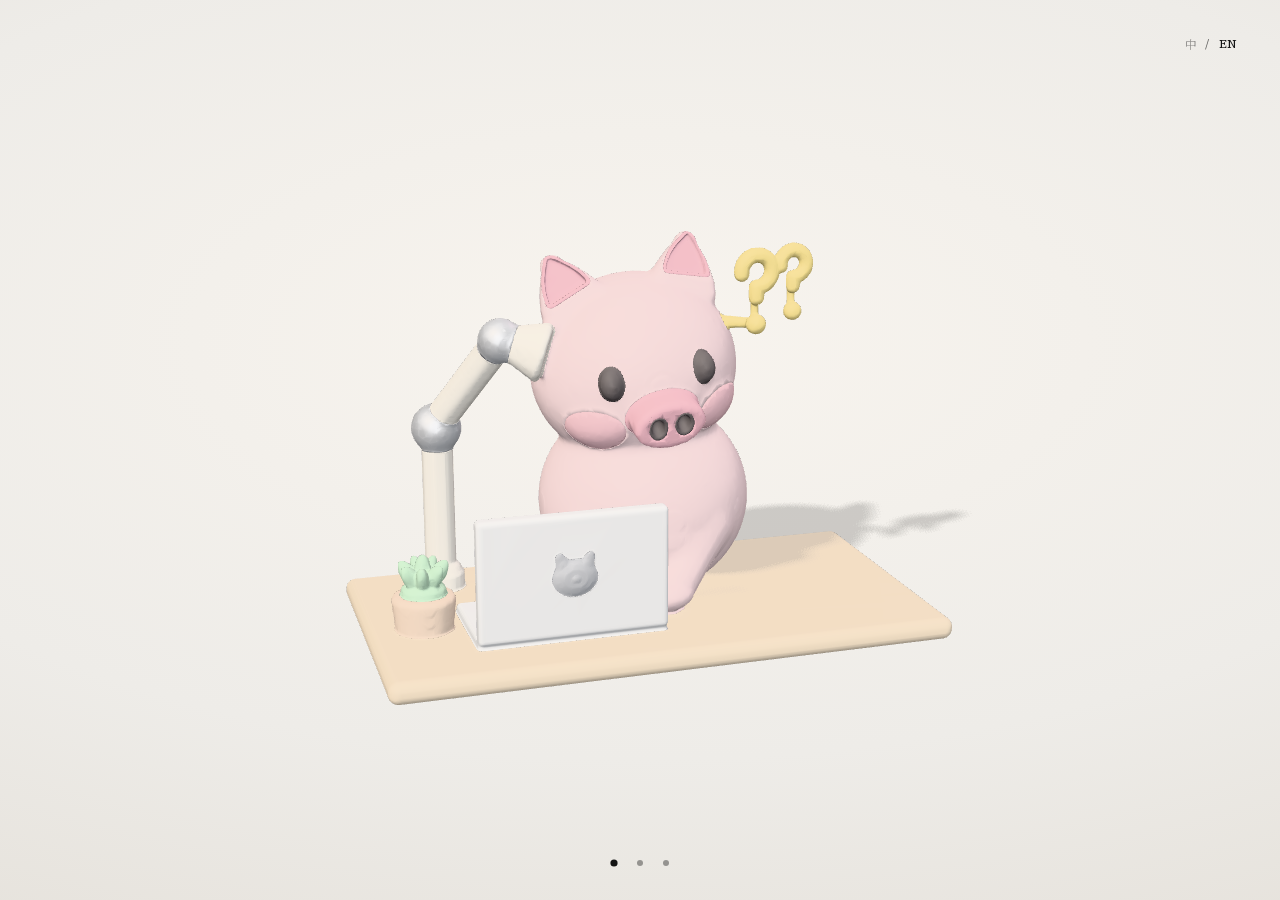
==== commit 448421bd: "Deploy built site (jelly-gift-site@a76438b)" ====
--- a/ar/index.html
+++ b/ar/index.html
@@ -9,16 +9,16 @@
 <meta name="gift-title" content="ar.meta.title" />
 <title>On your table</title>
 <link rel="icon" href="data:image/svg+xml,%3Csvg xmlns='http://www.w3.org/2000/svg' viewBox='0 0 32 32'%3E%3Ccircle cx='16' cy='16' r='11' fill='%23111'/%3E%3C/svg%3E" />
-  <script type="module" crossorigin src="../assets/ar-CrDBkxtQ.js"></script>
+  <script type="module" crossorigin src="../assets/ar-CqbQohEc.js"></script>
   <link rel="modulepreload" crossorigin href="../assets/audio-ByAXk0WR.js">
   <link rel="modulepreload" crossorigin href="../assets/three.module-CCoEMoYZ.js">
   <link rel="modulepreload" crossorigin href="../assets/meshopt_decoder.module-D6RF7rbJ.js">
-  <link rel="modulepreload" crossorigin href="../assets/chrome-B462S8Vj.js">
+  <link rel="modulepreload" crossorigin href="../assets/chrome-QuBRo9D5.js">
   <link rel="modulepreload" crossorigin href="../assets/transition-CMkWj_S0.js">
   <link rel="modulepreload" crossorigin href="../assets/flow-D7CabIAu.js">
   <link rel="modulepreload" crossorigin href="../assets/ar-RY2ilCbm.js">
   <link rel="modulepreload" crossorigin href="../assets/preload-helper-CRzLMJPS.js">
-  <link rel="stylesheet" crossorigin href="../assets/chrome-DMWB2t-G.css">
+  <link rel="stylesheet" crossorigin href="../assets/chrome-E-j1KLFv.css">
   <link rel="stylesheet" crossorigin href="../assets/ar-Cc9Oy8He.css">
 </head>
 <body><div id="gift-curtain" aria-hidden="true"><style>#gift-curtain{position:fixed;inset:0;z-index:120;display:flex;flex-direction:column;align-items:center;justify-content:center;gap:14px;background:var(--gcc-bg,#eeece8);color:var(--gcc-ink,#141414);font:13px/1.4 'Source Serif','Noto Serif SC Sub','Songti SC','STSong',Georgia,serif;letter-spacing:.14em;opacity:1;transition:opacity .42s cubic-bezier(.65,0,.35,1);-webkit-user-select:none;user-select:none;touch-action:none}#gift-curtain.gcc-out{opacity:0;pointer-events:none}#gift-curtain.gcc-gone{display:none}#gift-curtain .gcc-stage{position:relative;width:64px;height:66px;opacity:0;transform:translateY(6px);transition:opacity .3s ease,transform .4s cubic-bezier(.16,.84,.24,1)}#gift-curtain.gcc-late .gcc-stage{opacity:1;transform:none}#gift-curtain .gcc-pig{position:absolute;left:0;bottom:8px;image-rendering:pixelated;transform-origin:50% 100%;animation:gcc-hop .84s steps(1,end) infinite}#gift-curtain .gcc-sh{position:absolute;left:14px;bottom:2px;width:36px;height:5px;background:currentColor;opacity:.16;animation:gcc-sh .84s steps(1,end) infinite}@keyframes gcc-hop{0%{transform:translateY(0) scale(1.14,.86)}12%{transform:translateY(-6px) scale(.94,1.08)}24%{transform:translateY(-12px) scale(.96,1.05)}36%{transform:translateY(-15px) scale(1,1)}50%{transform:translateY(-15px) scale(1,1)}62%{transform:translateY(-12px)}74%{transform:translateY(-6px) scale(.97,1.04)}88%{transform:translateY(0) scale(1.1,.9)}100%{transform:translateY(0) scale(1.14,.86)}}@keyframes gcc-sh{0%,88%,100%{transform:scaleX(1)}12%,74%{transform:scaleX(.8)}24%,62%{transform:scaleX(.66)}36%,50%{transform:scaleX(.58)}}#gift-curtain .gcc-bar{width:120px;height:4px;box-shadow:0 0 0 1px currentColor;opacity:0;transition:opacity .3s}#gift-curtain.gcc-prog.gcc-late .gcc-bar{opacity:.7}#gift-curtain .gcc-bar i{display:block;height:100%;width:0;background:currentColor;transition:width .25s steps(4,end)}#gift-curtain .gcc-msg{display:none;margin:4px 0 0;text-align:center;max-width:80vw;line-height:1.7}#gift-curtain .gcc-acts{display:none;gap:18px}#gift-curtain .gcc-acts a{color:inherit;text-decoration:none;border-bottom:1px solid currentColor;padding:6px 2px;cursor:pointer}#gift-curtain.gcc-slow .gcc-msg,#gift-curtain.gcc-fail .gcc-msg{display:block}#gift-curtain.gcc-slow .gcc-acts,#gift-curtain.gcc-fail .gcc-acts{display:flex}#gift-curtain.gcc-fail .gcc-pig{animation:none;transform:rotate(-8deg)}#gift-curtain.gcc-fail .gcc-sh,#gift-curtain.gcc-fail .gcc-bar{display:none}#gift-curtain.gcc-solid .gcc-stage,#gift-curtain.gcc-solid .gcc-bar{opacity:0}@media (prefers-reduced-motion:reduce){#gift-curtain,#gift-curtain *{animation:none!important;transition:none!important}}</style><div class="gcc-stage"><svg class="gcc-pig" viewBox="0 0 16 13" width="64" height="52" shape-rendering="crispEdges" aria-hidden="true"><rect x="2" y="0" width="1" height="1" fill="#2E2A2B"/><rect x="3" y="0" width="1" height="1" fill="#2E2A2B"/><rect x="12" y="0" width="1" height="1" fill="#2E2A2B"/><rect x="13" y="0" width="1" height="1" fill="#2E2A2B"/><rect x="1" y="1" width="1" height="1" fill="#2E2A2B"/><rect x="2" y="1" width="1" height="1" fill="#F9C6CF"/><rect x="3" y="1" width="1" height="1" fill="#F9C6CF"/><rect x="4" y="1" width="1" height="1" fill="#2E2A2B"/><rect x="11" y="1" width="1" height="1" fill="#2E2A2B"/><rect x="12" y="1" width="1" height="1" fill="#F9C6CF"/><rect x="13" y="1" width="1" height="1" fill="#F9C6CF"/><rect x="14" y="1" width="1" height="1" fill="#2E2A2B"/><rect x="1" y="2" width="1" height="1" fill="#2E2A2B"/><rect x="2" y="2" width="1" height="1" fill="#F9C6CF"/><rect x="3" y="2" width="1" height="1" fill="#F9C6CF"/><rect x="4" y="2" width="1" height="1" fill="#F9C6CF"/><rect x="5" y="2" width="1" height="1" fill="#2E2A2B"/><rect x="6" y="2" width="1" height="1" fill="#2E2A2B"/><rect x="7" y="2" width="1" height="1" fill="#2E2A2B"/><rect x="8" y="2" width="1" height="1" fill="#2E2A2B"/><rect x="9" y="2" width="1" height="1" fill="#2E2A2B"/><rect x="10" y="2" width="1" height="1" fill="#2E2A2B"/><rect x="11" y="2" width="1" height="1" fill="#F9C6CF"/><rect x="12" y="2" width="1" height="1" fill="#F9C6CF"/><rect x="13" y="2" width="1" height="1" fill="#F9C6CF"/><rect x="14" y="2" width="1" height="1" fill="#2E2A2B"/><rect x="0" y="3" width="1" height="1" fill="#2E2A2B"/><rect x="1" y="3" width="1" height="1" fill="#F9C6CF"/><rect x="2" y="3" width="1" height="1" fill="#FFFFFF"/><rect x="3" y="3" width="1" height="1" fill="#F9C6CF"/><rect x="4" y="3" width="1" height="1" fill="#F9C6CF"/><rect x="5" y="3" width="1" height="1" fill="#F9C6CF"/><rect x="6" y="3" width="1" height="1" fill="#F9C6CF"/><rect x="7" y="3" width="1" height="1" fill="#F9C6CF"/><rect x="8" y="3" width="1" height="1" fill="#F9C6CF"/><rect x="9" y="3" width="1" height="1" fill="#F9C6CF"/><rect x="10" y="3" width="1" height="1" fill="#F9C6CF"/><rect x="11" y="3" width="1" height="1" fill="#F9C6CF"/><rect x="12" y="3" width="1" height="1" fill="#F9C6CF"/><rect x="13" y="3" width="1" height="1" fill="#F9C6CF"/><rect x="14" y="3" width="1" height="1" fill="#F9C6CF"/><rect x="15" y="3" width="1" height="1" fill="#2E2A2B"/><rect x="0" y="4" width="1" height="1" fill="#2E2A2B"/><rect x="1" y="4" width="1" height="1" fill="#F9C6CF"/><rect x="2" y="4" width="1" height="1" fill="#F9C6CF"/><rect x="3" y="4" width="1" height="1" fill="#F9C6CF"/><rect x="4" y="4" width="1" height="1" fill="#F9C6CF"/><rect x="5" y="4" width="1" height="1" fill="#F9C6CF"/><rect x="6" y="4" width="1" height="1" fill="#F9C6CF"/><rect x="7" y="4" width="1" height="1" fill="#F9C6CF"/><rect x="8" y="4" width="1" height="1" fill="#F9C6CF"/><rect x="9" y="4" width="1" height="1" fill="#F9C6CF"/><rect x="10" y="4" width="1" height="1" fill="#F9C6CF"/><rect x="11" y="4" width="1" height="1" fill="#F9C6CF"/><rect x="12" y="4" width="1" height="1" fill="#F9C6CF"/><rect x="13" y="4" width="1" height="1" fill="#F9C6CF"/><rect x="14" y="4" width="1" height="1" fill="#F9C6CF"/><rect x="15" y="4" width="1" height="1" fill="#2E2A2B"/><rect x="0" y="5" width="1" height="1" fill="#2E2A2B"/><rect x="1" y="5" width="1" height="1" fill="#F9C6CF"/><rect x="2" y="5" width="1" height="1" fill="#F9C6CF"/><rect x="3" y="5" width="1" height="1" fill="#2E2A2B"/><rect x="4" y="5" width="1" height="1" fill="#F9C6CF"/><rect x="5" y="5" width="1" height="1" fill="#F9C6CF"/><rect x="6" y="5" width="1" height="1" fill="#F9C6CF"/><rect x="7" y="5" width="1" height="1" fill="#F9C6CF"/><rect x="8" y="5" width="1" height="1" fill="#F9C6CF"/><rect x="9" y="5" width="1" height="1" fill="#F9C6CF"/><rect x="10" y="5" width="1" height="1" fill="#F9C6CF"/><rect x="11" y="5" width="1" height="1" fill="#F9C6CF"/><rect x="12" y="5" width="1" height="1" fill="#2E2A2B"/><rect x="13" y="5" width="1" height="1" fill="#F9C6CF"/><rect x="14" y="5" width="1" height="1" fill="#F9C6CF"/><rect x="15" y="5" width="1" height="1" fill="#2E2A2B"/><rect x="0" y="6" width="1" height="1" fill="#2E2A2B"/><rect x="1" y="6" width="1" height="1" fill="#F9C6CF"/><rect x="2" y="6" width="1" height="1" fill="#F4A7B9"/><rect x="3" y="6" width="1" height="1" fill="#F4A7B9"/><rect x="4" y="6" width="1" height="1" fill="#F9C6CF"/><rect x="5" y="6" width="1" height="1" fill="#EE8FA6"/><rect x="6" y="6" width="1" height="1" fill="#EE8FA6"/><rect x="7" y="6" width="1" height="1" fill="#EE8FA6"/><rect x="8" y="6" width="1" height="1" fill="#EE8FA6"/><rect x="9" y="6" width="1" height="1" fill="#EE8FA6"/><rect x="10" y="6" width="1" height="1" fill="#EE8FA6"/><rect x="11" y="6" width="1" height="1" fill="#F9C6CF"/><rect x="12" y="6" width="1" height="1" fill="#F4A7B9"/><rect x="13" y="6" width="1" height="1" fill="#F4A7B9"/><rect x="14" y="6" width="1" height="1" fill="#F9C6CF"/><rect x="15" y="6" width="1" height="1" fill="#2E2A2B"/><rect x="0" y="7" width="1" height="1" fill="#2E2A2B"/><rect x="1" y="7" width="1" height="1" fill="#F9C6CF"/><rect x="2" y="7" width="1" height="1" fill="#F9C6CF"/><rect x="3" y="7" width="1" height="1" fill="#F9C6CF"/><rect x="4" y="7" width="1" height="1" fill="#F9C6CF"/><rect x="5" y="7" width="1" height="1" fill="#EE8FA6"/><rect x="6" y="7" width="1" height="1" fill="#B85A72"/><rect x="7" y="7" width="1" height="1" fill="#EE8FA6"/><rect x="8" y="7" width="1" height="1" fill="#EE8FA6"/><rect x="9" y="7" width="1" height="1" fill="#B85A72"/><rect x="10" y="7" width="1" height="1" fill="#EE8FA6"/><rect x="11" y="7" width="1" height="1" fill="#F9C6CF"/><rect x="12" y="7" width="1" height="1" fill="#F9C6CF"/><rect x="13" y="7" width="1" height="1" fill="#F9C6CF"/><rect x="14" y="7" width="1" height="1" fill="#F9C6CF"/><rect x="15" y="7" width="1" height="1" fill="#2E2A2B"/><rect x="0" y="8" width="1" height="1" fill="#2E2A2B"/><rect x="1" y="8" width="1" height="1" fill="#F9C6CF"/><rect x="2" y="8" width="1" height="1" fill="#F9C6CF"/><rect x="3" y="8" width="1" height="1" fill="#F9C6CF"/><rect x="4" y="8" width="1" height="1" fill="#F9C6CF"/><rect x="5" y="8" width="1" height="1" fill="#EE8FA6"/><rect x="6" y="8" width="1" height="1" fill="#EE8FA6"/><rect x="7" y="8" width="1" height="1" fill="#EE8FA6"/><rect x="8" y="8" width="1" height="1" fill="#EE8FA6"/><rect x="9" y="8" width="1" height="1" fill="#EE8FA6"/><rect x="10" y="8" width="1" height="1" fill="#EE8FA6"/><rect x="11" y="8" width="1" height="1" fill="#F9C6CF"/><rect x="12" y="8" width="1" height="1" fill="#F9C6CF"/><rect x="13" y="8" width="1" height="1" fill="#F9C6CF"/><rect x="14" y="8" width="1" height="1" fill="#F9C6CF"/><rect x="15" y="8" width="1" height="1" fill="#2E2A2B"/><rect x="1" y="9" width="1" height="1" fill="#2E2A2B"/><rect x="2" y="9" width="1" height="1" fill="#F9C6CF"/><rect x="3" y="9" width="1" height="1" fill="#F9C6CF"/><rect x="4" y="9" width="1" height="1" fill="#F9C6CF"/><rect x="5" y="9" width="1" height="1" fill="#F9C6CF"/><rect x="6" y="9" width="1" height="1" fill="#F9C6CF"/><rect x="7" y="9" width="1" height="1" fill="#F9C6CF"/><rect x="8" y="9" width="1" height="1" fill="#F9C6CF"/><rect x="9" y="9" width="1" height="1" fill="#F9C6CF"/><rect x="10" y="9" width="1" height="1" fill="#F9C6CF"/><rect x="11" y="9" width="1" height="1" fill="#F9C6CF"/><rect x="12" y="9" width="1" height="1" fill="#F9C6CF"/><rect x="13" y="9" width="1" height="1" fill="#F9C6CF"/><rect x="14" y="9" width="1" height="1" fill="#2E2A2B"/><rect x="2" y="10" width="1" height="1" fill="#2E2A2B"/><rect x="3" y="10" width="1" height="1" fill="#2E2A2B"/><rect x="4" y="10" width="1" height="1" fill="#2E2A2B"/><rect x="5" y="10" width="1" height="1" fill="#F9C6CF"/><rect x="6" y="10" width="1" height="1" fill="#F9C6CF"/><rect x="7" y="10" width="1" height="1" fill="#F9C6CF"/><rect x="8" y="10" width="1" height="1" fill="#F9C6CF"/><rect x="9" y="10" width="1" height="1" fill="#F9C6CF"/><rect x="10" y="10" width="1" height="1" fill="#F9C6CF"/><rect x="11" y="10" width="1" height="1" fill="#2E2A2B"/><rect x="12" y="10" width="1" height="1" fill="#2E2A2B"/><rect x="13" y="10" width="1" height="1" fill="#2E2A2B"/><rect x="3" y="11" width="1" height="1" fill="#2E2A2B"/><rect x="4" y="11" width="1" height="1" fill="#F9C6CF"/><rect x="5" y="11" width="1" height="1" fill="#2E2A2B"/><rect x="10" y="11" width="1" height="1" fill="#2E2A2B"/><rect x="11" y="11" width="1" height="1" fill="#F9C6CF"/><rect x="12" y="11" width="1" height="1" fill="#2E2A2B"/><rect x="3" y="12" width="1" height="1" fill="#2E2A2B"/><rect x="4" y="12" width="1" height="1" fill="#2E2A2B"/><rect x="11" y="12" width="1" height="1" fill="#2E2A2B"/><rect x="12" y="12" width="1" height="1" fill="#2E2A2B"/></svg><i class="gcc-sh"></i></div><div class="gcc-bar"><i></i></div><p class="gcc-msg"></p><div class="gcc-acts"><a class="gcc-retry" href="#"></a><a class="gcc-skip" href="./"></a></div></div><script>(function(){
--- a/assets/chrome-E-j1KLFv.css
+++ b/assets/chrome-E-j1KLFv.css
@@ -0,0 +1 @@
+@font-face{font-family:Source Serif;src:url(./SourceSerif4-sub-D5Wb3ic4.woff2)format("woff2");font-weight:200 900;font-style:normal;font-display:swap}@font-face{font-family:Source Serif;src:url(./SourceSerif4-Italic-sub-CfRXuZZD.woff2)format("woff2");font-weight:200 900;font-style:italic;font-display:swap}@font-face{font-family:Noto Serif SC Sub;src:url(./NotoSerifSC-sub-B6z6hsDI.woff2)format("woff2");font-weight:200 900;font-display:swap}@font-face{font-family:Playfair;src:url(./PlayfairDisplay-sub-D0XLzZ42.woff2)format("woff2");font-weight:400 900;font-style:normal;font-display:swap}@font-face{font-family:Playfair;src:url(./PlayfairDisplay-Italic-sub-CRZiZZMe.woff2)format("woff2");font-weight:400 900;font-style:italic;font-display:swap}:root{--ink:#141414;--ink-2:#141414a3;--ink-3:#14141466;--hair:#14141433;--paper:#eeece8;--serif:"Source Serif", "Noto Serif SC Sub", "Songti SC", "STSong", "Noto Serif CJK SC", Georgia, serif;--display:"Playfair", "Noto Serif SC Sub", "Songti SC", serif;--pad:clamp(18px, 3.2vw, 44px);--ease:cubic-bezier(.22,.7,.18,1);--sat:env(safe-area-inset-top,0px);--sab:env(safe-area-inset-bottom,0px);--sal:env(safe-area-inset-left,0px);--sar:env(safe-area-inset-right,0px);--cream:#fff4e4;--pink:#f9c6cf;--pink-2:#ee8fa6;--rose:#f08aa4;--soft-black:#2e2a2b;--cover:#9cc8ee;--butter:#ffd45c;--leaf:#8fcb9b;--lavender:#e4dcf5}[data-theme=dark]{--ink:#f2efe9;--ink-2:#f2efe9a8;--ink-3:#f2efe966;--hair:#f2efe938;--paper:#0b0b0c}*{box-sizing:border-box}html,body{background:var(--paper);height:100%;color:var(--ink);font-family:var(--serif);-webkit-font-smoothing:antialiased;overscroll-behavior:none;touch-action:none;-webkit-user-select:none;user-select:none;-webkit-tap-highlight-color:transparent;margin:0;overflow:hidden}html[lang=zh-CN]{letter-spacing:.02em}button{font:inherit;color:inherit;cursor:pointer;background:0 0;border:0;padding:0}.gift-chrome{z-index:50;top:calc(var(--pad) * .7 + var(--sat));right:calc(var(--pad) + var(--sar));letter-spacing:.14em;text-transform:uppercase;color:var(--ink-2);align-items:center;gap:12px;font-size:12px;display:flex;position:fixed}.gift-chrome button{transition:color .3s var(--ease);padding:6px 2px}.gift-chrome button:hover,.gift-chrome [aria-pressed=true]{color:var(--ink)}.gc-lang{align-items:center;gap:6px;display:flex}.gc-lang [aria-pressed=false]{color:var(--ink-3)}.gc-sep{background:var(--hair);width:1px;height:12px}.gift-card{z-index:40;text-align:center;padding:var(--pad);background:color-mix(in srgb, var(--paper) 72%, transparent);-webkit-backdrop-filter:blur(6px);transition:opacity .6s var(--ease);flex-direction:column;justify-content:center;align-items:center;gap:14px;display:flex;position:fixed;top:0;bottom:0;left:0;right:0}.gift-card.out{opacity:0;pointer-events:none}.gk-kicker{letter-spacing:.22em;text-transform:uppercase;color:var(--ink-2);margin:0;font-size:12px}.gk-title{font-family:var(--display);margin:0;font-size:clamp(34px,7vw,72px);font-style:italic;font-weight:400;line-height:1.05}html[lang=zh-CN] .gk-title{font-style:normal;font-family:var(--serif);letter-spacing:.08em;font-weight:500}.gk-sub{color:var(--ink-2);text-wrap:balance;max-width:34em;margin:0;font-size:15px}.gk-go{letter-spacing:.2em;text-transform:uppercase;color:var(--ink-3);animation:gk-pulse 2.4s var(--ease) infinite;margin:18px 0 0;font-size:12px}@keyframes gk-pulse{50%{opacity:.35}}.gift-iris{z-index:100;pointer-events:none;position:fixed;top:0;bottom:0;left:0;right:0}.pixel-host{place-items:center;display:grid;position:fixed;top:0;bottom:0;left:0;right:0;overflow:hidden}.pixel-host canvas{image-rendering:pixelated;image-rendering:crisp-edges;display:block}.touchpad{z-index:30;padding:0 calc(18px + var(--sar)) calc(18px + var(--sab)) calc(18px + var(--sal));pointer-events:none;justify-content:space-between;align-items:flex-end;display:none;position:fixed;bottom:0;left:0;right:0}@media (pointer:coarse){.touchpad{display:flex}}.touchpad .tp-group{pointer-events:auto;gap:14px;display:flex}.touchpad button{color:#fff;-webkit-backdrop-filter:blur(4px);touch-action:none;background:#14141429;border:1px solid #ffffffbf;border-radius:50%;place-items:center;width:68px;height:68px;transition:transform 80ms,background 80ms;display:grid}.touchpad button.on{background:#14141452;transform:scale(.92)}.touchpad button svg{width:26px;height:26px}.touchpad .tp-a{width:80px;height:80px}.touchpad button[hidden]{display:none}.gc-sound.nudge{animation:gc-snd-nudge 2.6s var(--ease) 1}@keyframes gc-snd-nudge{0%,to{color:var(--ink-2);text-shadow:none;transform:none}12%,38%,64%{color:var(--ink);text-shadow:0 0 10px #ffc8a08c;transform:scale(1.08)}25%,51%,77%{color:var(--ink-2);text-shadow:none;transform:none}}@media (prefers-reduced-motion:reduce){.gc-sound.nudge{color:var(--ink);animation:none}}
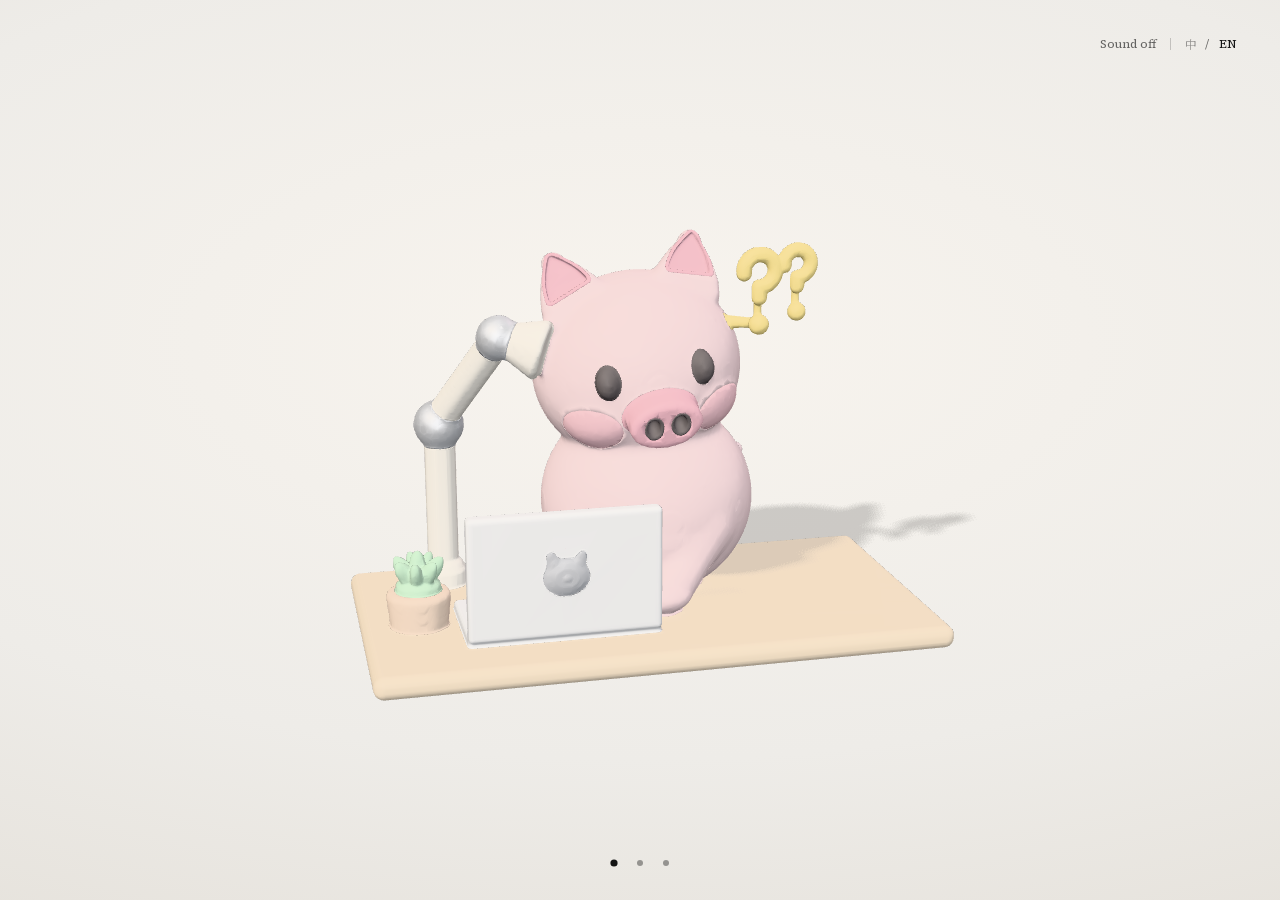
==== commit 1c2d5dea: "Deploy built site (jelly-gift-site@52caa2d)" ====
--- a/ar/index.html
+++ b/ar/index.html
@@ -9,14 +9,14 @@
 <meta name="gift-title" content="ar.meta.title" />
 <title>On your table</title>
 <link rel="icon" href="data:image/svg+xml,%3Csvg xmlns='http://www.w3.org/2000/svg' viewBox='0 0 32 32'%3E%3Ccircle cx='16' cy='16' r='11' fill='%23111'/%3E%3C/svg%3E" />
-  <script type="module" crossorigin src="../assets/ar-CqbQohEc.js"></script>
-  <link rel="modulepreload" crossorigin href="../assets/audio-ByAXk0WR.js">
+  <script type="module" crossorigin src="../assets/ar-CNdxl669.js"></script>
+  <link rel="modulepreload" crossorigin href="../assets/sfx-DfxXWE_t.js">
   <link rel="modulepreload" crossorigin href="../assets/three.module-CCoEMoYZ.js">
   <link rel="modulepreload" crossorigin href="../assets/meshopt_decoder.module-D6RF7rbJ.js">
-  <link rel="modulepreload" crossorigin href="../assets/chrome-QuBRo9D5.js">
-  <link rel="modulepreload" crossorigin href="../assets/transition-CMkWj_S0.js">
-  <link rel="modulepreload" crossorigin href="../assets/flow-D7CabIAu.js">
-  <link rel="modulepreload" crossorigin href="../assets/ar-RY2ilCbm.js">
+  <link rel="modulepreload" crossorigin href="../assets/chrome-B_mvwvIW.js">
+  <link rel="modulepreload" crossorigin href="../assets/transition-CL6WsSVq.js">
+  <link rel="modulepreload" crossorigin href="../assets/flow-BOohoDC-.js">
+  <link rel="modulepreload" crossorigin href="../assets/ar-CwGrRfRg.js">
   <link rel="modulepreload" crossorigin href="../assets/preload-helper-CRzLMJPS.js">
   <link rel="stylesheet" crossorigin href="../assets/chrome-E-j1KLFv.css">
   <link rel="stylesheet" crossorigin href="../assets/ar-Cc9Oy8He.css">
